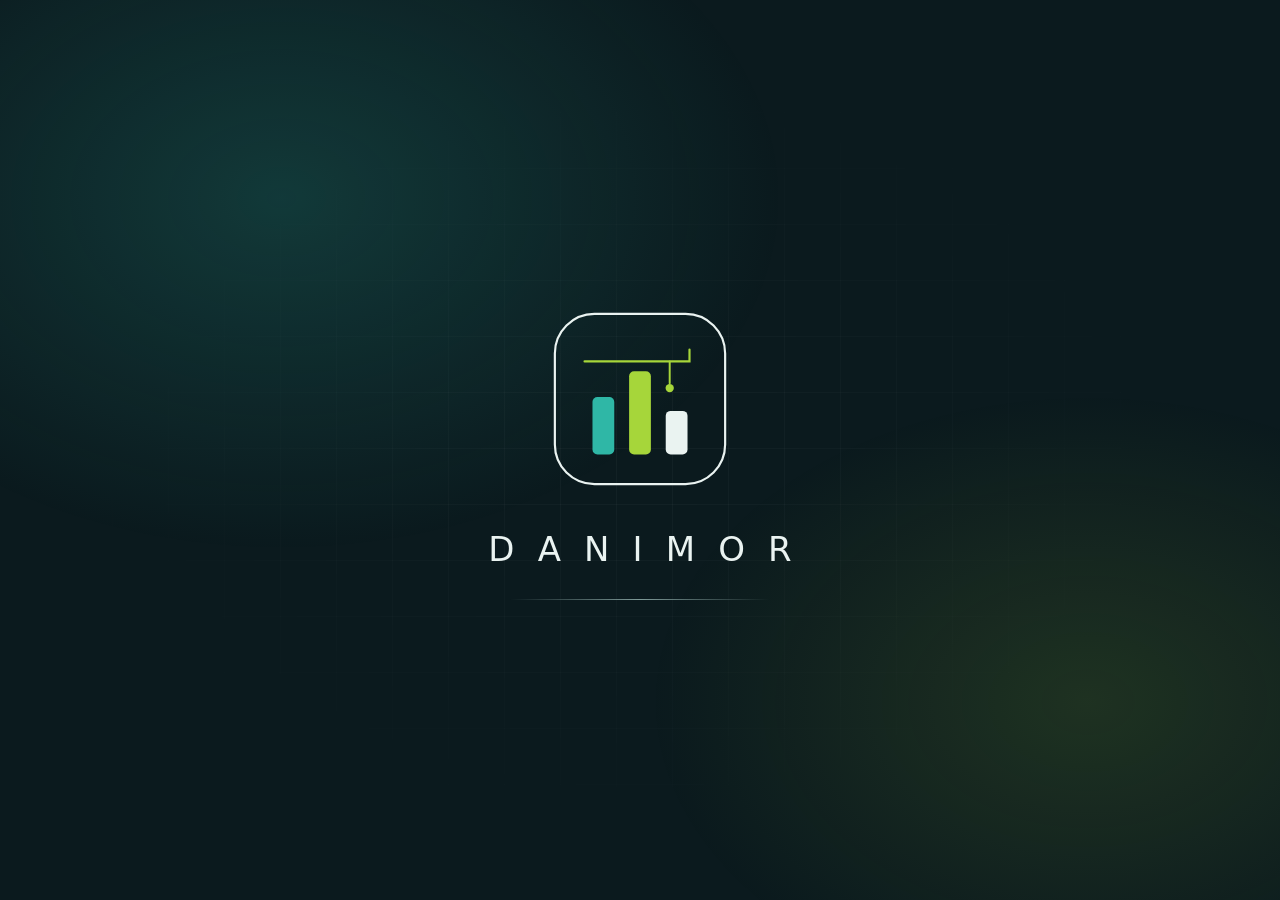
==== index.html @ 11e74c38 "بارگذاری اولیه‌ی پلتفرم" ====
<!doctype html>
<html lang="fa" dir="rtl">
<head>
<meta charset="utf-8">
<meta name="viewport" content="width=device-width,initial-scale=1,viewport-fit=cover">
<meta name="robots" content="noindex,nofollow,noarchive">
<meta name="theme-color" content="#0b1a1e">
<title>danimor</title>
<style>
:root{--bg:#0b1a1e;--ink:#eaf3f1;--lime:#a6d63a;--teal:#2fb7a6;--dim:#7f9a98}
*{box-sizing:border-box;margin:0}
html,body{height:100%;background:var(--bg);overflow:hidden}
body{display:grid;place-items:center;color:var(--ink);font-family:"Vazirmatn",system-ui,-apple-system,"Segoe UI",Tahoma,sans-serif;position:relative}
.glow{position:fixed;inset:-20%;background:radial-gradient(40% 40% at 30% 30%,rgba(47,183,166,.20),transparent 70%),radial-gradient(35% 35% at 75% 70%,rgba(166,214,58,.13),transparent 70%);animation:drift 14s ease-in-out infinite alternate;pointer-events:none}
@keyframes drift{to{transform:translate3d(4%,3%,0) scale(1.08)}}
.grid{position:fixed;inset:0;background-image:linear-gradient(rgba(255,255,255,.035) 1px,transparent 1px),linear-gradient(90deg,rgba(255,255,255,.035) 1px,transparent 1px);background-size:56px 56px;-webkit-mask-image:radial-gradient(60% 60% at 50% 50%,#000,transparent 75%);mask-image:radial-gradient(60% 60% at 50% 50%,#000,transparent 75%);opacity:0;animation:fade 2s .4s forwards}
main{position:relative;display:grid;justify-items:center;gap:clamp(18px,3.4vh,32px);padding:24px}
svg{width:clamp(132px,22vmin,210px);height:auto;overflow:visible}
.frame{fill:none;stroke:var(--ink);stroke-width:2.2;stroke-linecap:round;stroke-linejoin:round;stroke-dasharray:640;stroke-dashoffset:640;animation:draw 1.7s cubic-bezier(.6,.05,.2,1) .2s forwards}
.bar{transform-box:fill-box;transform-origin:50% 100%;transform:scaleY(0);animation:rise .9s cubic-bezier(.2,.9,.25,1.05) forwards}
.b1{fill:var(--teal);animation-delay:1.35s}.b2{fill:var(--lime);animation-delay:1.55s}.b3{fill:var(--ink);animation-delay:1.75s}
.arm{fill:none;stroke:var(--lime);stroke-width:2.2;stroke-linecap:round;stroke-dasharray:120;stroke-dashoffset:120;animation:draw .9s ease-out 2.2s forwards}
.hook{stroke:var(--lime);stroke-width:2;stroke-linecap:round;opacity:0;transform-box:fill-box;transform-origin:50% 0;animation:fade .4s 3s forwards,swing 3.6s ease-in-out 3.4s infinite alternate}
.dot{fill:var(--lime);opacity:0;animation:fade .4s 3s forwards,pulse 2.6s ease-in-out 3.4s infinite}
.word{display:flex;direction:ltr;gap:.34em;font-weight:300;font-size:clamp(20px,4.2vmin,34px);letter-spacing:.34em;text-transform:uppercase;padding-left:.34em}
.word span{opacity:0;transform:translateY(14px);filter:blur(6px);animation:letter .9s cubic-bezier(.2,.8,.2,1) forwards}
.rule{height:1px;width:0;background:linear-gradient(90deg,transparent,var(--dim),transparent);animation:rule 1.4s cubic-bezier(.2,.8,.2,1) 3.3s forwards}
@keyframes draw{to{stroke-dashoffset:0}}@keyframes rise{to{transform:scaleY(1)}}@keyframes fade{to{opacity:1}}
@keyframes letter{to{opacity:1;transform:none;filter:none}}@keyframes rule{to{width:min(260px,52vw)}}
@keyframes swing{from{transform:rotate(-6deg)}to{transform:rotate(6deg)}}@keyframes pulse{50%{opacity:.35}}
@media (prefers-reduced-motion:reduce){*{animation-duration:.01s!important;animation-delay:0s!important;animation-iteration-count:1!important}.glow{animation:none}}
</style>
</head>
<body>
<div class="glow"></div><div class="grid"></div>
<main role="img" aria-label="danimor">
  <svg viewBox="0 0 200 200" aria-hidden="true">
    <rect class="frame" x="14" y="14" width="172" height="172" rx="40"/>
    <rect class="bar b1" x="52" y="98" width="22" height="58" rx="5"/>
    <rect class="bar b2" x="89" y="72" width="22" height="84" rx="5"/>
    <rect class="bar b3" x="126" y="112" width="22" height="44" rx="5"/>
    <path class="arm" d="M44 62 L150 62 L150 50"/>
    <line class="hook" x1="130" y1="62" x2="130" y2="84"/>
    <circle class="dot" cx="130" cy="89" r="4.2"/>
  </svg>
  <div class="word" id="w" aria-hidden="true"></div>
  <div class="rule"></div>
</main>
<script>
(function(){var w=document.getElementById('w'),t='DANIMOR';for(var i=0;i<t.length;i++){var s=document.createElement('span');s.textContent=t[i];s.style.animationDelay=(2.5+i*.11)+'s';w.appendChild(s)}})();
</script>
</body>
</html>
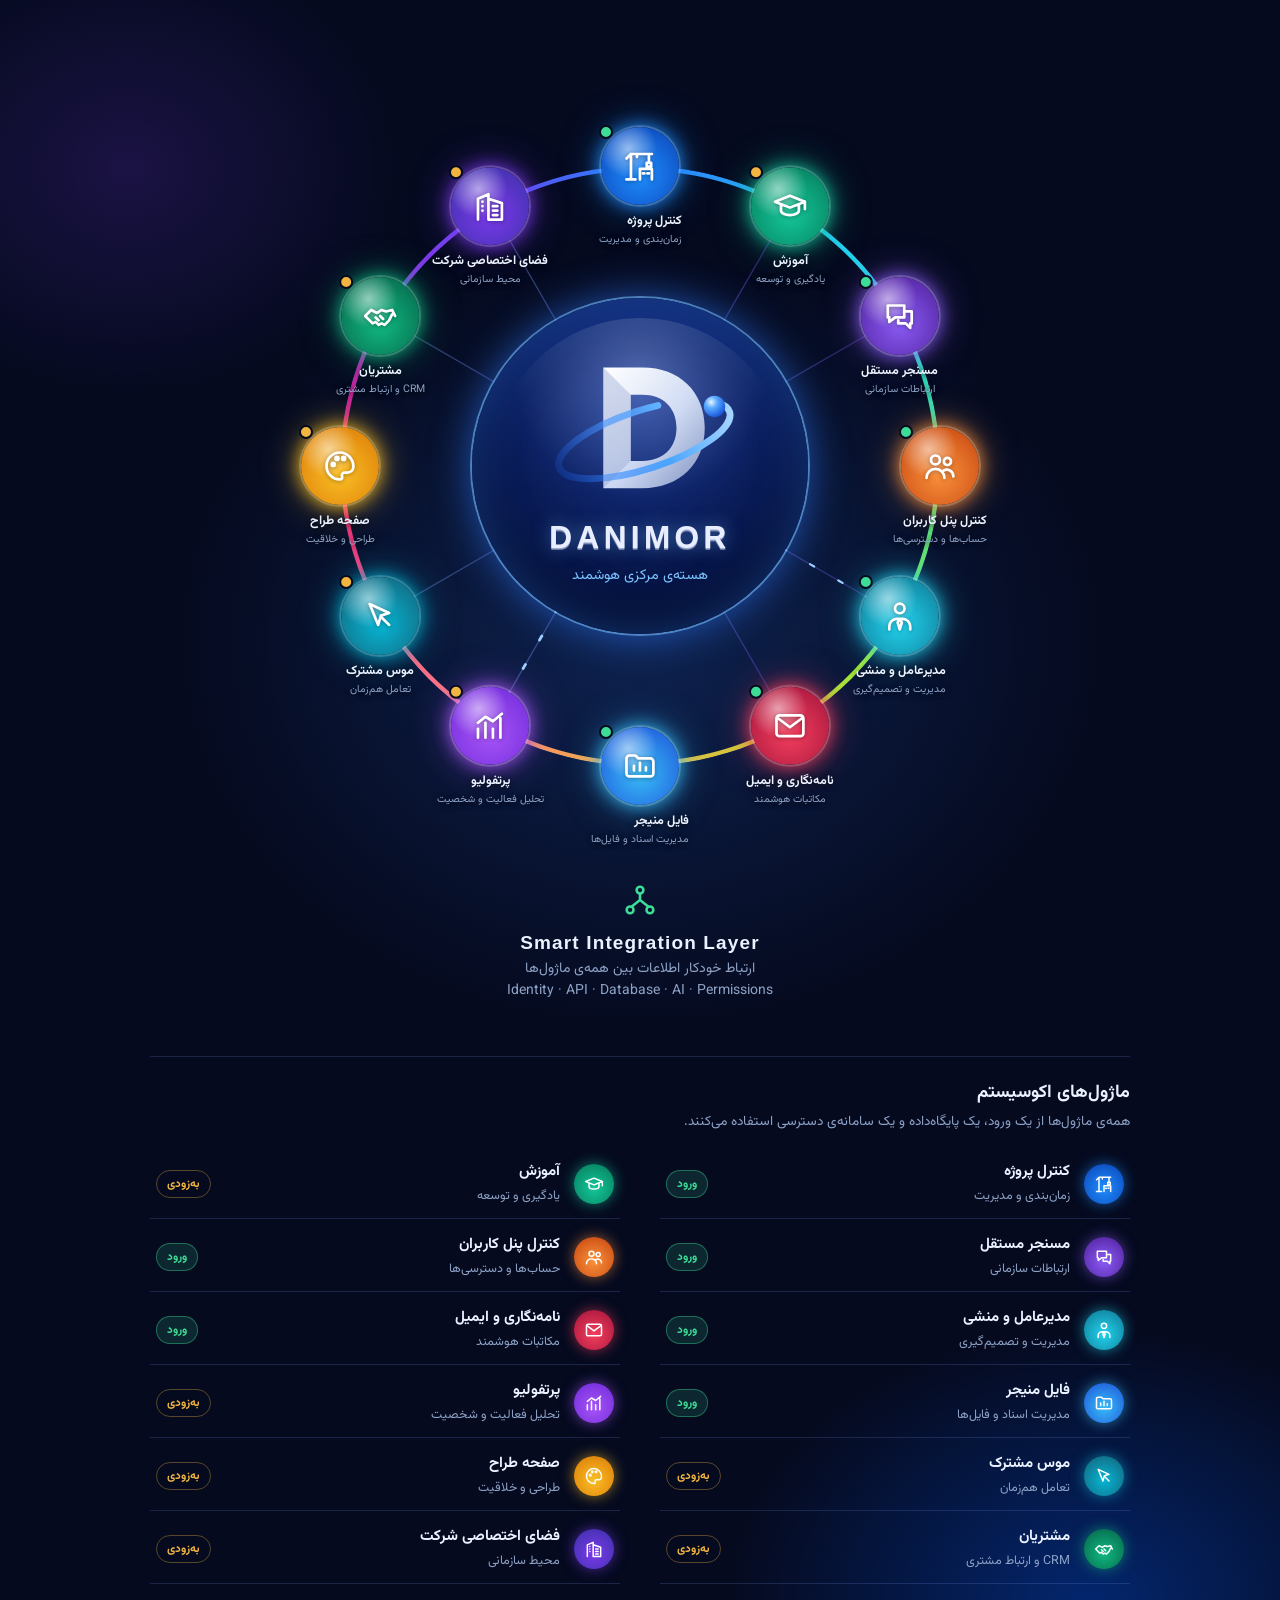
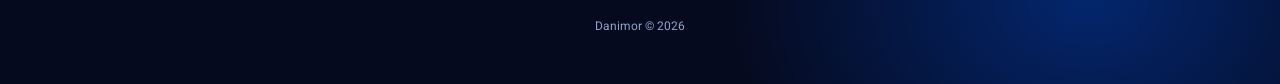
==== commit ae14fae3: "صفحه‌ی اول: هاب اکوسیستم Danimor با ۱۲ ماژول متصل به هسته" ====
--- a/index.html
+++ b/index.html
@@ -2,52 +2,172 @@
 <html lang="fa" dir="rtl">
 <head>
 <meta charset="utf-8">
-<meta name="viewport" content="width=device-width,initial-scale=1,viewport-fit=cover">
-<meta name="robots" content="noindex,nofollow,noarchive">
-<meta name="theme-color" content="#0b1a1e">
-<title>danimor</title>
+<meta name="viewport" content="width=device-width, initial-scale=1, viewport-fit=cover">
+<meta name="robots" content="noindex, nofollow">
+<meta name="color-scheme" content="dark">
+<meta name="theme-color" content="#050a1f">
+<title>Danimor · اکوسیستم</title>
+<link rel="preconnect" href="https://fonts.googleapis.com">
+<link rel="preload" as="style" href="https://fonts.googleapis.com/css2?family=Syncopate:wght@700&family=Vazirmatn:wght@400;500;700;800&display=swap" onload="this.onload=null;this.rel='stylesheet'">
 <style>
-:root{--bg:#0b1a1e;--ink:#eaf3f1;--lime:#a6d63a;--teal:#2fb7a6;--dim:#7f9a98}
-*{box-sizing:border-box;margin:0}
-html,body{height:100%;background:var(--bg);overflow:hidden}
-body{display:grid;place-items:center;color:var(--ink);font-family:"Vazirmatn",system-ui,-apple-system,"Segoe UI",Tahoma,sans-serif;position:relative}
-.glow{position:fixed;inset:-20%;background:radial-gradient(40% 40% at 30% 30%,rgba(47,183,166,.20),transparent 70%),radial-gradient(35% 35% at 75% 70%,rgba(166,214,58,.13),transparent 70%);animation:drift 14s ease-in-out infinite alternate;pointer-events:none}
-@keyframes drift{to{transform:translate3d(4%,3%,0) scale(1.08)}}
-.grid{position:fixed;inset:0;background-image:linear-gradient(rgba(255,255,255,.035) 1px,transparent 1px),linear-gradient(90deg,rgba(255,255,255,.035) 1px,transparent 1px);background-size:56px 56px;-webkit-mask-image:radial-gradient(60% 60% at 50% 50%,#000,transparent 75%);mask-image:radial-gradient(60% 60% at 50% 50%,#000,transparent 75%);opacity:0;animation:fade 2s .4s forwards}
-main{position:relative;display:grid;justify-items:center;gap:clamp(18px,3.4vh,32px);padding:24px}
-svg{width:clamp(132px,22vmin,210px);height:auto;overflow:visible}
-.frame{fill:none;stroke:var(--ink);stroke-width:2.2;stroke-linecap:round;stroke-linejoin:round;stroke-dasharray:640;stroke-dashoffset:640;animation:draw 1.7s cubic-bezier(.6,.05,.2,1) .2s forwards}
-.bar{transform-box:fill-box;transform-origin:50% 100%;transform:scaleY(0);animation:rise .9s cubic-bezier(.2,.9,.25,1.05) forwards}
-.b1{fill:var(--teal);animation-delay:1.35s}.b2{fill:var(--lime);animation-delay:1.55s}.b3{fill:var(--ink);animation-delay:1.75s}
-.arm{fill:none;stroke:var(--lime);stroke-width:2.2;stroke-linecap:round;stroke-dasharray:120;stroke-dashoffset:120;animation:draw .9s ease-out 2.2s forwards}
-.hook{stroke:var(--lime);stroke-width:2;stroke-linecap:round;opacity:0;transform-box:fill-box;transform-origin:50% 0;animation:fade .4s 3s forwards,swing 3.6s ease-in-out 3.4s infinite alternate}
-.dot{fill:var(--lime);opacity:0;animation:fade .4s 3s forwards,pulse 2.6s ease-in-out 3.4s infinite}
-.word{display:flex;direction:ltr;gap:.34em;font-weight:300;font-size:clamp(20px,4.2vmin,34px);letter-spacing:.34em;text-transform:uppercase;padding-left:.34em}
-.word span{opacity:0;transform:translateY(14px);filter:blur(6px);animation:letter .9s cubic-bezier(.2,.8,.2,1) forwards}
-.rule{height:1px;width:0;background:linear-gradient(90deg,transparent,var(--dim),transparent);animation:rule 1.4s cubic-bezier(.2,.8,.2,1) 3.3s forwards}
-@keyframes draw{to{stroke-dashoffset:0}}@keyframes rise{to{transform:scaleY(1)}}@keyframes fade{to{opacity:1}}
-@keyframes letter{to{opacity:1;transform:none;filter:none}}@keyframes rule{to{width:min(260px,52vw)}}
-@keyframes swing{from{transform:rotate(-6deg)}to{transform:rotate(6deg)}}@keyframes pulse{50%{opacity:.35}}
-@media (prefers-reduced-motion:reduce){*{animation-duration:.01s!important;animation-delay:0s!important;animation-iteration-count:1!important}.glow{animation:none}}
+:root{--bg:#050a1f;--ink:#eaf1ff;--muted:#8ea3c7;--line:rgba(126,160,255,.18);--core2:#7cc4ff;--ok:#3ddc97;--soon:#f2b640;
+ --R:min(36vmin,300px);--node:clamp(46px,9vmin,78px);
+ box-sizing:border-box;padding-top:env(safe-area-inset-top,0px);padding-bottom:env(safe-area-inset-bottom,0px)}
+*,*::before,*::after{box-sizing:inherit}
+html{background:var(--bg);color:var(--ink);scroll-padding-top:env(safe-area-inset-top,0px)}
+body{margin:0;min-height:100%;font-family:Vazirmatn,Tahoma,"Segoe UI",sans-serif;background:
+ radial-gradient(60vmax 50vmax at 50% 38%,rgba(47,123,255,.22),transparent 60%),
+ radial-gradient(40vmax 30vmax at 85% 95%,rgba(0,90,255,.35),transparent 70%),
+ radial-gradient(30vmax 25vmax at 10% 10%,rgba(124,58,237,.18),transparent 70%),var(--bg);overflow-x:hidden}
+a{color:inherit}
+.wrap{max-width:1180px;margin:0 auto;padding:clamp(18px,4vw,40px) clamp(14px,4vw,32px) 48px}
+.hero{display:grid;place-items:center;padding-top:clamp(8px,3vh,28px)}
+.hub{position:relative;width:calc(var(--R)*2 + var(--node) + 120px);max-width:100%;aspect-ratio:1;display:grid;place-items:center}
+.ring{position:absolute;width:calc(var(--R)*2);aspect-ratio:1;border-radius:50%;
+ background:conic-gradient(from 0deg,#2f7bff,#22d3ee,#3ddc97,#a3e635,#f2b640,#fb7185,#e11d74,#7c3aed,#2f7bff);
+ -webkit-mask:radial-gradient(farthest-side,transparent calc(100% - 5px),#000 calc(100% - 4px));mask:radial-gradient(farthest-side,transparent calc(100% - 5px),#000 calc(100% - 4px));
+ filter:drop-shadow(0 0 10px rgba(47,123,255,.7)) drop-shadow(0 0 22px rgba(124,58,237,.35));animation:spin 60s linear infinite}
+@keyframes spin{to{transform:rotate(1turn)}}
+svg.links{position:absolute;inset:0;width:100%;height:100%;overflow:visible;pointer-events:none}
+svg.links line{stroke:url(#lg);stroke-width:.35;stroke-linecap:round;opacity:.35;transition:opacity .25s,stroke-width .25s}
+svg.links line.flow{stroke:#9fd2ff;stroke-dasharray:1.2 7;stroke-width:.55;opacity:0;animation:flow 2.6s linear infinite}
+svg.links line.on{opacity:1;stroke-width:.7}
+svg.links line.flow.on{opacity:1}
+@keyframes flow{to{stroke-dashoffset:-16.4}}
+.core{position:relative;z-index:2;width:calc(var(--R)*1.12);aspect-ratio:1;border-radius:50%;display:grid;place-items:center;align-content:center;text-align:center;
+ background:radial-gradient(circle at 50% 30%,#1c3d9e 0%,#0b1e5c 45%,#05103a 75%);
+ box-shadow:0 0 0 2px rgba(124,196,255,.55),0 0 40px rgba(47,123,255,.65),inset 0 0 50px rgba(47,123,255,.45),inset 0 -14px 40px rgba(0,0,0,.6)}
+.core::after{content:"";position:absolute;inset:6%;border-radius:50%;background:radial-gradient(circle at 50% 18%,rgba(255,255,255,.22),transparent 45%);pointer-events:none}
+.mark{width:58%;height:auto;display:block}
+.word{font-family:Syncopate,"Arial Black",sans-serif;font-weight:700;letter-spacing:.14em;font-size:calc(var(--R)*.105);margin:2% 0 0;color:#e8eeff;
+ text-shadow:0 1px 0 #9aa9cf,0 2px 0 #6c7aa3,0 0 18px rgba(124,196,255,.55);direction:ltr}
+.cap{margin:3% 12% 0;font-size:calc(var(--R)*.048);color:var(--core2);min-height:1.4em;line-height:1.4}
+.cap b{color:var(--ink);font-weight:700}
+.node{position:absolute;top:50%;left:50%;z-index:3;width:var(--node);height:var(--node);margin:calc(var(--node)/-2) 0 0 calc(var(--node)/-2);
+ transform:rotate(var(--a)) translate(var(--R)) rotate(calc(-1*var(--a)));border-radius:50%;display:grid;place-items:center;text-decoration:none;color:#fff;cursor:pointer;border:0;padding:0;font:inherit;
+ background:radial-gradient(circle at 35% 28%,rgba(255,255,255,.55),transparent 38%),radial-gradient(circle at 50% 60%,var(--c1),var(--c2));
+ box-shadow:0 0 0 2px rgba(255,255,255,.18),0 0 18px var(--c1),0 0 38px color-mix(in srgb,var(--c1) 55%,transparent);transition:box-shadow .2s,filter .2s}
+.node svg{width:46%;height:46%;stroke:#fff;fill:none;stroke-width:1.8;stroke-linecap:round;stroke-linejoin:round;filter:drop-shadow(0 1px 2px rgba(0,0,0,.35))}
+.node .lb{position:absolute;top:calc(100% + 6px);left:50%;transform:translateX(-50%);white-space:nowrap;font-size:12.5px;font-weight:700;color:var(--ink);text-shadow:0 1px 6px rgba(0,0,0,.8);pointer-events:none}
+.node .lb small{display:block;font-weight:400;font-size:10.5px;color:var(--muted);text-align:center}
+.node:hover,.node:focus-visible,.node.on{filter:brightness(1.15);box-shadow:0 0 0 3px #fff,0 0 26px var(--c1),0 0 60px var(--c1)}
+.node:focus-visible{outline:none}
+.node .st{position:absolute;top:-2px;inset-inline-end:-2px;width:14px;height:14px;border-radius:50%;border:2px solid var(--bg);background:var(--soon)}
+.node.live .st{background:var(--ok)}
+.layer{text-align:center;margin:clamp(6px,2vh,18px) auto 0;max-width:560px}
+.layer svg{width:34px;height:34px;stroke:var(--ok);fill:none;stroke-width:1.8}
+.layer h2{font-family:Syncopate,"Arial Black",sans-serif;font-size:clamp(14px,2.2vw,19px);letter-spacing:.06em;margin:6px 0 4px;direction:ltr}
+.layer p{margin:0;color:var(--muted);font-size:14px}
+.stack{margin:6px 0 0;color:var(--muted);font-size:12.5px;direction:ltr}
+.list{margin:clamp(28px,6vh,56px) auto 0;max-width:980px;border-top:1px solid var(--line);padding-top:22px}
+.list h3{margin:0 0 4px;font-size:18px}
+.list>p{margin:0 0 18px;color:var(--muted);font-size:13.5px}
+.mods{display:grid;grid-template-columns:repeat(2,minmax(0,1fr));gap:4px 40px;margin:0;padding:0;list-style:none}
+.mods li{display:grid;grid-template-columns:42px 1fr auto;align-items:center;gap:12px;padding:10px 6px;border-bottom:1px solid var(--line)}
+.mods .ic{width:40px;height:40px;border-radius:50%;display:grid;place-items:center;background:radial-gradient(circle at 50% 60%,var(--c1),var(--c2));box-shadow:0 0 14px color-mix(in srgb,var(--c1) 60%,transparent)}
+.mods .ic svg{width:20px;height:20px;stroke:#fff;fill:none;stroke-width:1.8;stroke-linecap:round;stroke-linejoin:round}
+.mods b{display:block;font-size:15px}.mods small{color:var(--muted);font-size:12.5px}
+.pill{font-size:11.5px;font-weight:700;border-radius:99px;padding:4px 10px;white-space:nowrap;text-decoration:none}
+.pill.live{background:rgba(61,220,151,.14);color:var(--ok);border:1px solid rgba(61,220,151,.4)}
+.pill.live:hover,.pill.live:focus-visible{background:rgba(61,220,151,.26);outline:2px solid var(--ok);outline-offset:2px}
+.pill.soon{color:var(--soon);border:1px solid rgba(242,182,64,.35)}
+footer{text-align:center;color:var(--muted);font-size:12px;margin-top:34px;direction:ltr}
+@media (max-width:640px){:root{--R:34vw;--node:42px}.hub{width:calc(var(--R)*2 + var(--node) + 18px)}.node .lb{display:none}.mods{grid-template-columns:1fr}.core{width:calc(var(--R)*1.22)}.word{font-size:calc(var(--R)*.13)}.cap{font-size:12px}}
+@media (prefers-reduced-motion:reduce){.ring,svg.links line.flow{animation:none}.node{transition:none}}
 </style>
 </head>
 <body>
-<div class="glow"></div><div class="grid"></div>
-<main role="img" aria-label="danimor">
-  <svg viewBox="0 0 200 200" aria-hidden="true">
-    <rect class="frame" x="14" y="14" width="172" height="172" rx="40"/>
-    <rect class="bar b1" x="52" y="98" width="22" height="58" rx="5"/>
-    <rect class="bar b2" x="89" y="72" width="22" height="84" rx="5"/>
-    <rect class="bar b3" x="126" y="112" width="22" height="44" rx="5"/>
-    <path class="arm" d="M44 62 L150 62 L150 50"/>
-    <line class="hook" x1="130" y1="62" x2="130" y2="84"/>
-    <circle class="dot" cx="130" cy="89" r="4.2"/>
-  </svg>
-  <div class="word" id="w" aria-hidden="true"></div>
-  <div class="rule"></div>
+<main class="wrap">
+ <section class="hero" aria-label="اکوسیستم Danimor">
+  <div class="hub" id="hub">
+   <div class="ring" aria-hidden="true"></div>
+   <svg class="links" id="links" viewBox="-100 -100 200 200" aria-hidden="true"><defs><linearGradient id="lg" x1="0" x2="1"><stop offset="0" stop-color="#7cc4ff"/><stop offset="1" stop-color="#7c3aed"/></linearGradient></defs></svg>
+   <div class="core" role="img" aria-label="Danimor، هسته‌ی مرکزی هوشمند">
+    <svg class="mark" viewBox="0 0 200 170" aria-hidden="true">
+     <defs>
+      <linearGradient id="dg" x1="0" y1="0" x2="1" y2="1"><stop offset="0" stop-color="#ffffff"/><stop offset=".55" stop-color="#c9d6f2"/><stop offset="1" stop-color="#7d8fbd"/></linearGradient>
+      <linearGradient id="og" x1="0" x2="1"><stop offset="0" stop-color="#1e6bff" stop-opacity=".2"/><stop offset=".6" stop-color="#3fa0ff"/><stop offset="1" stop-color="#9fd2ff"/></linearGradient>
+      <radialGradient id="bg2" cx=".35" cy=".3" r=".7"><stop offset="0" stop-color="#e6f4ff"/><stop offset=".4" stop-color="#4aa3ff"/><stop offset="1" stop-color="#0b4fd8"/></radialGradient>
+     </defs>
+     <path d="M62 22h40c38 0 64 25 64 62s-26 62-64 62H62zM90 50v68h12c21 0 35-13 35-34s-14-34-35-34z" fill="url(#dg)" fill-rule="evenodd"/>
+     <path d="M62 22 90 50v68l-28 28z" fill="#9fb0d8" opacity=".55"/>
+     <ellipse cx="104" cy="96" rx="92" ry="30" transform="rotate(-18 104 96)" fill="none" stroke="url(#og)" stroke-width="7" stroke-linecap="round" stroke-dasharray="330 60"/>
+     <circle cx="176" cy="62" r="11" fill="url(#bg2)"/>
+    </svg>
+    <p class="word">DANIMOR</p>
+    <p class="cap" id="cap" aria-live="polite">هسته‌ی مرکزی هوشمند</p>
+   </div>
+  </div>
+  <div class="layer">
+   <svg viewBox="0 0 24 24" aria-hidden="true"><circle cx="12" cy="5" r="2.4"/><circle cx="5" cy="19" r="2.4"/><circle cx="19" cy="19" r="2.4"/><path d="M12 7.4v4.6M12 12l-6 4.7M12 12l6 4.7"/></svg>
+   <h2>Smart Integration Layer</h2>
+   <p>ارتباط خودکار اطلاعات بین همه‌ی ماژول‌ها</p>
+   <p class="stack">Identity · API · Database · AI · Permissions</p>
+  </div>
+ </section>
+ <section class="list" aria-labelledby="mh">
+  <h3 id="mh">ماژول‌های اکوسیستم</h3>
+  <p>همه‌ی ماژول‌ها از یک ورود، یک پایگاه‌داده و یک سامانه‌ی دسترسی استفاده می‌کنند.</p>
+  <ul class="mods" id="mods"></ul>
+ </section>
+ <footer>Danimor © <span id="yr"></span></footer>
 </main>
 <script>
-(function(){var w=document.getElementById('w'),t='DANIMOR';for(var i=0;i<t.length;i++){var s=document.createElement('span');s.textContent=t[i];s.style.animationDelay=(2.5+i*.11)+'s';w.appendChild(s)}})();
+(function(){
+ var I={
+  crane:'<path d="M6 21V4M3 21h6M6 4h14M6 4 3 7M10 4v2M18 4v6M16.5 10h3v2.5h-3zM12 21v-7h8v7M14 17h1M17 17h1"/>',
+  chat:'<path d="M4 5h11v8H9l-4 3v-3H4zM15 9h5v8h-1v3l-3-3h-5v-2"/>',
+  tie:'<circle cx="12" cy="7" r="3.2"/><path d="M5 21v-2a5 5 0 0 1 5-5h4a5 5 0 0 1 5 5v2M12 14l-1.4 2.4L12 21l1.4-4.6z"/>',
+  folder:'<path d="M3 7a2 2 0 0 1 2-2h4l2 2h8a2 2 0 0 1 2 2v8a2 2 0 0 1-2 2H5a2 2 0 0 1-2-2zM8 15v-3M12 15v-5M16 15v-2"/>',
+  cursor:'<path d="M5 4l13 6-5.5 1.8L10.7 18z"/><path d="M13 13l5 5"/>',
+  hand:'<path d="M2 12l4-4 4 2 3-2 3 1 4-1 2 4M2 12l5 5 2-1 2 2 2-1 2 1 3-3 2-4M9 13l2 2M12 12l2 2"/>',
+  cap:'<path d="M2 9l10-4 10 4-10 4zM6 11v4c0 1.6 2.7 3 6 3s6-1.4 6-3v-4M22 9v5"/>',
+  users:'<circle cx="9" cy="8" r="3"/><circle cx="17" cy="9" r="2.4"/><path d="M3 20a6 6 0 0 1 12 0M14.5 15a4.5 4.5 0 0 1 6.5 4"/>',
+  mail:'<rect x="3" y="5" width="18" height="14" rx="2"/><path d="m4 7 8 6 8-6"/>',
+  chart:'<path d="M4 20V14M9 20V10M14 20v-6M19 20V7M4 10l5-4 5 3 6-5"/>',
+  pal:'<path d="M12 3a9 9 0 1 0 0 18c1.2 0 1.8-1 1.4-2-.5-1.2.3-2.5 1.6-2.5H17a4 4 0 0 0 4-4c0-5-4-9.5-9-9.5z"/><circle cx="7.5" cy="11" r="1"/><circle cx="10" cy="7" r="1"/><circle cx="14.5" cy="7" r="1"/>',
+  bld:'<path d="M4 21V7l7-3v17M11 21h9V10l-9-3M7 9v.01M7 12v.01M7 15v.01M14 12h3M14 15h3M14 18h3"/>'
+ };
+ var M=[
+  ['کنترل پروژه','زمان‌بندی و مدیریت','crane','#1f8fff','#0a3fb3','/msp-bi/'],
+  ['آموزش','یادگیری و توسعه','cap','#14c79a','#047857',''],
+  ['مسنجر مستقل','ارتباطات سازمانی','chat','#8b5cf6','#4c1d95','/msp-bi/'],
+  ['کنترل پنل کاربران','حساب‌ها و دسترسی‌ها','users','#fb923c','#c2410c','/admin/'],
+  ['مدیرعامل و منشی','مدیریت و تصمیم‌گیری','tie','#22d3ee','#0e7490','/aide/'],
+  ['نامه‌نگاری و ایمیل','مکاتبات هوشمند','mail','#f43f5e','#9f1239','/msp-bi/'],
+  ['فایل منیجر','مدیریت اسناد و فایل‌ها','folder','#38bdf8','#1d4ed8','/msp-bi/'],
+  ['پرتفولیو','تحلیل فعالیت و شخصیت','chart','#a855f7','#6d28d9',''],
+  ['موس مشترک','تعامل هم‌زمان','cursor','#06b6d4','#155e75',''],
+  ['صفحه طراح','طراحی و خلاقیت','pal','#fbbf24','#d97706',''],
+  ['مشتریان','CRM و ارتباط مشتری','hand','#10b981','#065f46',''],
+  ['فضای اختصاصی شرکت','محیط سازمانی','bld','#7c3aed','#3730a3','']
+ ];
+ var hub=document.getElementById('hub'),links=document.getElementById('links'),cap=document.getElementById('cap'),mods=document.getElementById('mods'),NS='http://www.w3.org/2000/svg',CAP0=cap.innerHTML;
+ M.forEach(function(m,i){
+  var a=-90+i*30,live=!!m[5],el=document.createElement(live?'a':'button');
+  if(live)el.href=m[5];else el.type='button';
+  el.className='node'+(live?' live':'');el.style.setProperty('--a',a+'deg');el.style.setProperty('--c1',m[3]);el.style.setProperty('--c2',m[4]);
+  el.setAttribute('aria-label',m[0]+'، '+m[1]+(live?'':' (به‌زودی)'));el.dataset.i=i;
+  el.innerHTML='<svg viewBox="0 0 24 24" aria-hidden="true">'+I[m[2]]+'</svg><span class="st" aria-hidden="true"></span><span class="lb">'+m[0]+'<small>'+m[1]+'</small></span>';
+  hub.appendChild(el);
+  ['','flow'].forEach(function(c){var l=document.createElementNS(NS,'line');if(c)l.setAttribute('class','flow');l.dataset.i=i;l.dataset.a=a;l.dataset.f=c?1:0;links.appendChild(l)});
+  var li=document.createElement('li');li.style.setProperty('--c1',m[3]);li.style.setProperty('--c2',m[4]);
+  li.innerHTML='<span class="ic"><svg viewBox="0 0 24 24" aria-hidden="true">'+I[m[2]]+'</svg></span><span><b>'+m[0]+'</b><small>'+m[1]+'</small></span>'+(live?'<a class="pill live" href="'+m[5]+'">ورود</a>':'<span class="pill soon">به‌زودی</span>');
+  mods.appendChild(li);
+ });
+ function place(){var box=hub.getBoundingClientRect(),node=hub.querySelector('.node'),r=0;if(node){var nb=node.getBoundingClientRect(),cx=box.left+box.width/2,cy=box.top+box.height/2;r=Math.hypot(nb.left+nb.width/2-cx,nb.top+nb.height/2-cy)}var k=200/box.width,rr=r*k;
+  [].forEach.call(links.querySelectorAll('line'),function(l){var a=l.dataset.a*Math.PI/180,x=Math.cos(a)*rr,y=Math.sin(a)*rr,f=l.dataset.f==='1';l.setAttribute('x1',f?0:x);l.setAttribute('y1',f?0:y);l.setAttribute('x2',f?x:0);l.setAttribute('y2',f?y:0)})}
+ place();addEventListener('resize',place);if(document.fonts&&document.fonts.ready)document.fonts.ready.then(place);
+ function show(i){[].forEach.call(hub.querySelectorAll('.node'),function(n){n.classList.toggle('on',+n.dataset.i===i)});[].forEach.call(links.querySelectorAll('line'),function(l){l.classList.toggle('on',+l.dataset.i===i)});
+  cap.innerHTML=i<0?CAP0:'<b>'+M[i][0]+'</b><br>'+(M[i][5]?'متصل به هسته':'به‌زودی')}
+ hub.addEventListener('mouseover',function(e){var n=e.target.closest('.node');if(n)show(+n.dataset.i)});
+ hub.addEventListener('mouseleave',function(){show(-1)});
+ hub.addEventListener('focusin',function(e){var n=e.target.closest('.node');if(n)show(+n.dataset.i)});
+ hub.addEventListener('focusout',function(){show(-1)});
+ hub.addEventListener('click',function(e){var n=e.target.closest('button.node');if(n)show(+n.dataset.i)});
+ if(!matchMedia('(prefers-reduced-motion: reduce)').matches){var k=0,t=setInterval(function(){[].forEach.call(links.querySelectorAll('line.flow'),function(l){l.classList.toggle('on',+l.dataset.i===k)});if(++k>M.length){clearInterval(t);[].forEach.call(links.querySelectorAll('line.flow'),function(l){l.classList.remove('on')})}},260)}
+ document.getElementById('yr').textContent=new Date().getFullYear();
+})();
 </script>
 </body>
 </html>
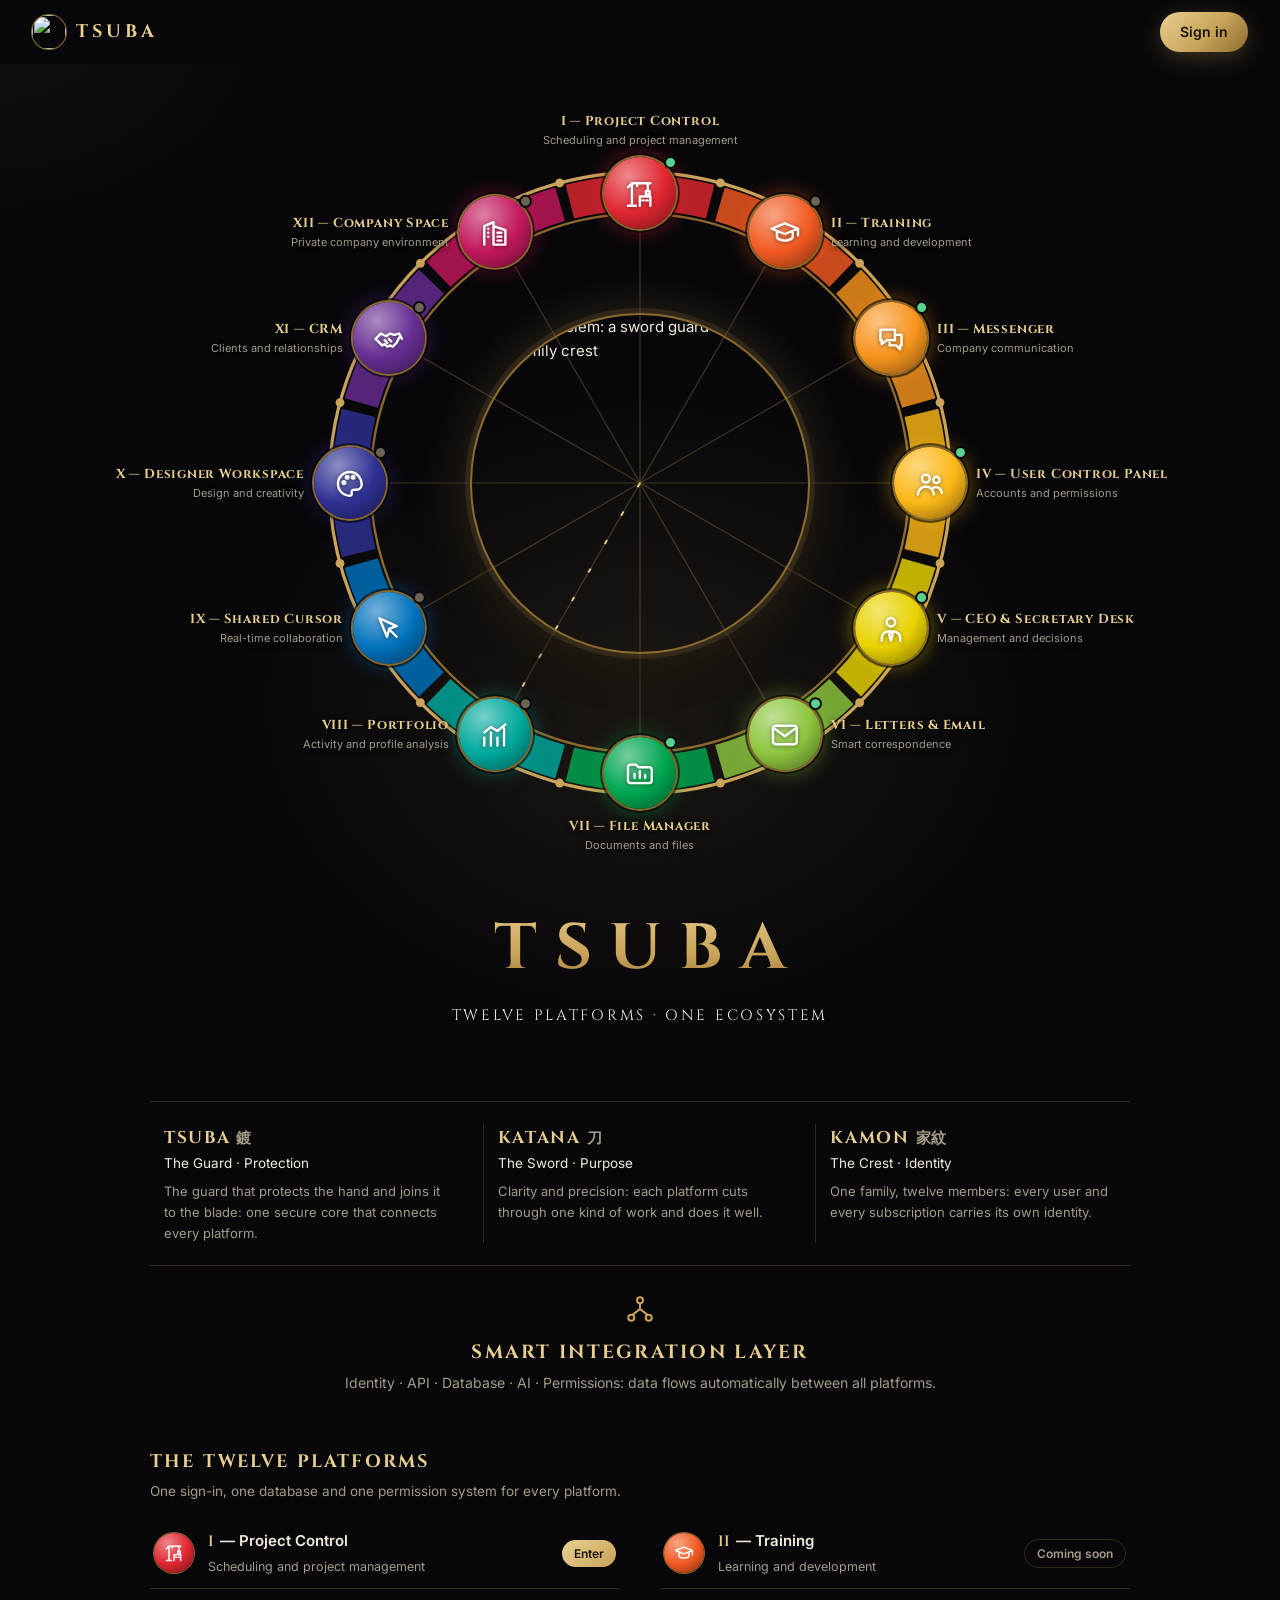
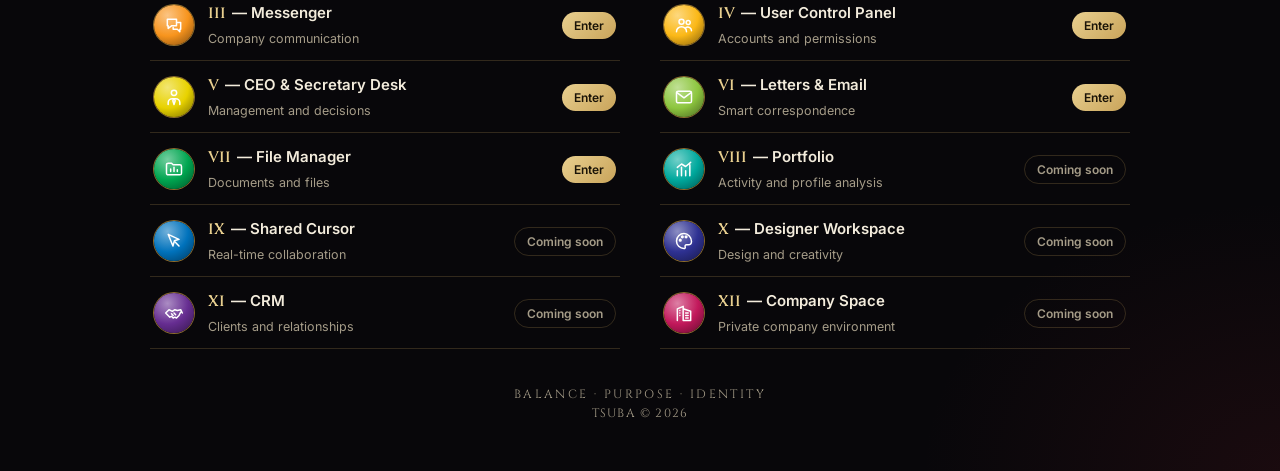
==== commit e6185745: "landing: TSUBA brand — tsuba emblem, twelve platforms I–XII on colour-wheel hues, English UI, Sign i" ====
--- a/index.html
+++ b/index.html
@@ -1,116 +1,115 @@
 <!doctype html>
-<html lang="fa" dir="rtl">
+<html lang="en" dir="ltr">
 <head>
 <meta charset="utf-8">
 <meta name="viewport" content="width=device-width, initial-scale=1, viewport-fit=cover">
 <meta name="robots" content="noindex, nofollow">
 <meta name="color-scheme" content="dark">
-<meta name="theme-color" content="#050a1f">
-<title>Danimor · اکوسیستم</title>
+<meta name="theme-color" content="#08070a">
+<title>TSUBA · Twelve Platforms, One Ecosystem</title>
+<link rel="icon" id="fav" href="data:,">
 <link rel="preconnect" href="https://fonts.googleapis.com">
-<link rel="preload" as="style" href="https://fonts.googleapis.com/css2?family=Syncopate:wght@700&family=Vazirmatn:wght@400;500;700;800&display=swap" onload="this.onload=null;this.rel='stylesheet'">
+<link rel="preload" as="style" href="https://fonts.googleapis.com/css2?family=Cinzel:wght@500;700&family=Inter:wght@400;500;600&display=swap" onload="this.onload=null;this.rel='stylesheet'">
 <style>
-:root{--bg:#050a1f;--ink:#eaf1ff;--muted:#8ea3c7;--line:rgba(126,160,255,.18);--core2:#7cc4ff;--ok:#3ddc97;--soon:#f2b640;
- --R:min(36vmin,300px);--node:clamp(46px,9vmin,78px);
+:root{--bg:#08070a;--ink:#f3ecdc;--muted:#a59c88;--gold:#c9a45a;--gold2:#e8cf8f;--gold3:#8a6a2c;--line:rgba(201,164,90,.22);
+ --R:min(34vmin,290px);--node:clamp(42px,8.4vmin,72px);
  box-sizing:border-box;padding-top:env(safe-area-inset-top,0px);padding-bottom:env(safe-area-inset-bottom,0px)}
 *,*::before,*::after{box-sizing:inherit}
 html{background:var(--bg);color:var(--ink);scroll-padding-top:env(safe-area-inset-top,0px)}
-body{margin:0;min-height:100%;font-family:Vazirmatn,Tahoma,"Segoe UI",sans-serif;background:
- radial-gradient(60vmax 50vmax at 50% 38%,rgba(47,123,255,.22),transparent 60%),
- radial-gradient(40vmax 30vmax at 85% 95%,rgba(0,90,255,.35),transparent 70%),
- radial-gradient(30vmax 25vmax at 10% 10%,rgba(124,58,237,.18),transparent 70%),var(--bg);overflow-x:hidden}
+body{margin:0;min-height:100%;font:15px/1.6 Inter,"Segoe UI",system-ui,sans-serif;background:
+ radial-gradient(50vmax 40vmax at 50% 34%,rgba(201,164,90,.10),transparent 62%),
+ radial-gradient(40vmax 30vmax at 100% 100%,rgba(120,30,40,.16),transparent 70%),
+ radial-gradient(35vmax 28vmax at 0% 0%,rgba(40,70,60,.16),transparent 70%),var(--bg);overflow-x:hidden}
 a{color:inherit}
-.wrap{max-width:1180px;margin:0 auto;padding:clamp(18px,4vw,40px) clamp(14px,4vw,32px) 48px}
-.hero{display:grid;place-items:center;padding-top:clamp(8px,3vh,28px)}
-.hub{position:relative;width:calc(var(--R)*2 + var(--node) + 120px);max-width:100%;aspect-ratio:1;display:grid;place-items:center}
-.ring{position:absolute;width:calc(var(--R)*2);aspect-ratio:1;border-radius:50%;
- background:conic-gradient(from 0deg,#2f7bff,#22d3ee,#3ddc97,#a3e635,#f2b640,#fb7185,#e11d74,#7c3aed,#2f7bff);
- -webkit-mask:radial-gradient(farthest-side,transparent calc(100% - 5px),#000 calc(100% - 4px));mask:radial-gradient(farthest-side,transparent calc(100% - 5px),#000 calc(100% - 4px));
- filter:drop-shadow(0 0 10px rgba(47,123,255,.7)) drop-shadow(0 0 22px rgba(124,58,237,.35));animation:spin 60s linear infinite}
-@keyframes spin{to{transform:rotate(1turn)}}
-svg.links{position:absolute;inset:0;width:100%;height:100%;overflow:visible;pointer-events:none}
-svg.links line{stroke:url(#lg);stroke-width:.35;stroke-linecap:round;opacity:.35;transition:opacity .25s,stroke-width .25s}
-svg.links line.flow{stroke:#9fd2ff;stroke-dasharray:1.2 7;stroke-width:.55;opacity:0;animation:flow 2.6s linear infinite}
-svg.links line.on{opacity:1;stroke-width:.7}
-svg.links line.flow.on{opacity:1}
+.disp{font-family:Cinzel,"Times New Roman",serif;letter-spacing:.08em}
+header.top{position:sticky;top:0;z-index:20;display:flex;justify-content:space-between;align-items:center;padding:12px clamp(14px,4vw,32px);background:linear-gradient(#08070a,rgba(8,7,10,.7));backdrop-filter:blur(6px)}
+.brand{display:flex;align-items:center;gap:10px;text-decoration:none}
+.brand img{width:34px;height:34px;border-radius:50%;box-shadow:0 0 0 1px var(--gold3)}
+.brand b{font-family:Cinzel,serif;font-size:18px;letter-spacing:.22em;color:var(--gold2)}
+.signin{text-decoration:none;font-weight:600;font-size:14px;padding:9px 20px;border-radius:99px;color:#1a1408;background:linear-gradient(135deg,var(--gold2),var(--gold) 55%,var(--gold3));box-shadow:0 6px 24px rgba(201,164,90,.28)}
+.signin:hover,.signin:focus-visible{outline:2px solid var(--gold2);outline-offset:3px}
+.wrap{max-width:1180px;margin:0 auto;padding:0 clamp(14px,4vw,32px) 48px}
+.hero{display:grid;place-items:center;padding-top:clamp(4px,2vh,20px)}
+.hub{position:relative;width:calc(var(--R)*2 + var(--node) + 150px);max-width:100%;aspect-ratio:1;display:grid;place-items:center}
+svg.ring,svg.links{position:absolute;inset:0;width:100%;height:100%;overflow:visible;pointer-events:none}
+svg.links line{stroke:var(--gold);stroke-width:.3;opacity:.28;transition:opacity .25s}
+svg.links line.flow{stroke:var(--gold2);stroke-dasharray:1.2 7;stroke-width:.5;opacity:0;animation:flow 2.6s linear infinite}
+svg.links line.on{opacity:.95}
 @keyframes flow{to{stroke-dashoffset:-16.4}}
-.core{position:relative;z-index:2;width:calc(var(--R)*1.12);aspect-ratio:1;border-radius:50%;display:grid;place-items:center;align-content:center;text-align:center;
- background:radial-gradient(circle at 50% 30%,#1c3d9e 0%,#0b1e5c 45%,#05103a 75%);
- box-shadow:0 0 0 2px rgba(124,196,255,.55),0 0 40px rgba(47,123,255,.65),inset 0 0 50px rgba(47,123,255,.45),inset 0 -14px 40px rgba(0,0,0,.6)}
-.core::after{content:"";position:absolute;inset:6%;border-radius:50%;background:radial-gradient(circle at 50% 18%,rgba(255,255,255,.22),transparent 45%);pointer-events:none}
-.mark{width:58%;height:auto;display:block}
-.word{font-family:Syncopate,"Arial Black",sans-serif;font-weight:700;letter-spacing:.14em;font-size:calc(var(--R)*.105);margin:2% 0 0;color:#e8eeff;
- text-shadow:0 1px 0 #9aa9cf,0 2px 0 #6c7aa3,0 0 18px rgba(124,196,255,.55);direction:ltr}
-.cap{margin:3% 12% 0;font-size:calc(var(--R)*.048);color:var(--core2);min-height:1.4em;line-height:1.4}
-.cap b{color:var(--ink);font-weight:700}
+.emb{position:relative;z-index:2;width:calc(var(--R)*1.16);aspect-ratio:1;border-radius:50%;box-shadow:0 0 0 2px var(--gold3),0 0 0 7px rgba(201,164,90,.12),0 0 60px rgba(201,164,90,.25),0 20px 60px rgba(0,0,0,.7)}
+.emb img{width:100%;height:100%;border-radius:50%;display:block}
 .node{position:absolute;top:50%;left:50%;z-index:3;width:var(--node);height:var(--node);margin:calc(var(--node)/-2) 0 0 calc(var(--node)/-2);
  transform:rotate(var(--a)) translate(var(--R)) rotate(calc(-1*var(--a)));border-radius:50%;display:grid;place-items:center;text-decoration:none;color:#fff;cursor:pointer;border:0;padding:0;font:inherit;
- background:radial-gradient(circle at 35% 28%,rgba(255,255,255,.55),transparent 38%),radial-gradient(circle at 50% 60%,var(--c1),var(--c2));
- box-shadow:0 0 0 2px rgba(255,255,255,.18),0 0 18px var(--c1),0 0 38px color-mix(in srgb,var(--c1) 55%,transparent);transition:box-shadow .2s,filter .2s}
-.node svg{width:46%;height:46%;stroke:#fff;fill:none;stroke-width:1.8;stroke-linecap:round;stroke-linejoin:round;filter:drop-shadow(0 1px 2px rgba(0,0,0,.35))}
-.node .lb{position:absolute;top:calc(100% + 6px);left:50%;transform:translateX(-50%);white-space:nowrap;font-size:12.5px;font-weight:700;color:var(--ink);text-shadow:0 1px 6px rgba(0,0,0,.8);pointer-events:none}
-.node .lb small{display:block;font-weight:400;font-size:10.5px;color:var(--muted);text-align:center}
-.node:hover,.node:focus-visible,.node.on{filter:brightness(1.15);box-shadow:0 0 0 3px #fff,0 0 26px var(--c1),0 0 60px var(--c1)}
+ background:radial-gradient(circle at 34% 26%,var(--t1) 0%,var(--c) 52%,var(--t3) 100%);
+ box-shadow:0 0 0 2px var(--gold3),0 0 0 4px rgba(0,0,0,.6),0 0 22px color-mix(in srgb,var(--c) 60%,transparent);transition:box-shadow .2s,transform .2s}
+.node svg{width:44%;height:44%;stroke:#fff;fill:none;stroke-width:1.8;stroke-linecap:round;stroke-linejoin:round;filter:drop-shadow(0 1px 2px rgba(0,0,0,.45))}
+.node .lb{position:absolute;top:calc(100% + 7px);left:50%;transform:translateX(-50%);white-space:nowrap;text-align:center;pointer-events:none;text-shadow:0 1px 6px #000}
+.node .lb b{display:block;font-family:Cinzel,serif;font-size:13px;color:var(--gold2);letter-spacing:.06em}
+.node .lb small{display:block;font-size:11px;color:var(--muted)}
+.node .lb.r{top:50%;left:calc(100% + 10px);transform:translateY(-50%);text-align:left}.node .lb.l{top:50%;left:auto;right:calc(100% + 10px);transform:translateY(-50%);text-align:right}.node .lb.u{top:auto;bottom:calc(100% + 8px)}
+.node:hover,.node:focus-visible,.node.on{box-shadow:0 0 0 2px var(--gold2),0 0 0 5px rgba(232,207,143,.25),0 0 34px var(--c)}
 .node:focus-visible{outline:none}
-.node .st{position:absolute;top:-2px;inset-inline-end:-2px;width:14px;height:14px;border-radius:50%;border:2px solid var(--bg);background:var(--soon)}
-.node.live .st{background:var(--ok)}
-.layer{text-align:center;margin:clamp(6px,2vh,18px) auto 0;max-width:560px}
-.layer svg{width:34px;height:34px;stroke:var(--ok);fill:none;stroke-width:1.8}
-.layer h2{font-family:Syncopate,"Arial Black",sans-serif;font-size:clamp(14px,2.2vw,19px);letter-spacing:.06em;margin:6px 0 4px;direction:ltr}
+.node .st{position:absolute;top:-1px;right:-1px;width:13px;height:13px;border-radius:50%;border:2px solid var(--bg);background:#6b6455}
+.node.live .st{background:#59d18f}
+.title{text-align:center;margin-top:clamp(4px,1.5vh,14px)}
+.title h1{margin:0;font-family:Cinzel,serif;font-weight:700;font-size:clamp(34px,6vw,64px);letter-spacing:.28em;padding-left:.28em;background:linear-gradient(180deg,var(--gold2),var(--gold) 55%,var(--gold3));-webkit-background-clip:text;background-clip:text;color:transparent}
+.title p{margin:4px 0 0;font-family:Cinzel,serif;letter-spacing:.18em;color:var(--ink);font-size:clamp(12px,1.6vw,15px)}
+.cap{min-height:1.6em;margin:10px 0 0;color:var(--gold2);font-size:14px;text-align:center}
+.pillars{display:grid;grid-template-columns:repeat(3,minmax(0,1fr));gap:18px;max-width:980px;margin:clamp(26px,5vh,46px) auto 0;border-top:1px solid var(--line);border-bottom:1px solid var(--line);padding:22px 0}
+.pillars div{padding:0 14px;border-left:1px solid var(--line)}.pillars div:first-child{border-left:0}
+.pillars h3{margin:0;font-family:Cinzel,serif;color:var(--gold2);font-size:17px;letter-spacing:.1em}
+.pillars h3 span{font-family:serif;color:var(--muted);font-size:15px;letter-spacing:0}
+.pillars em{display:block;font-style:normal;color:var(--ink);font-size:13.5px;margin:2px 0 6px}
+.pillars p{margin:0;color:var(--muted);font-size:13px}
+.layer{text-align:center;margin:28px auto 0;max-width:600px}
+.layer svg{width:30px;height:30px;stroke:var(--gold);fill:none;stroke-width:1.6}
+.layer h2{font-family:Cinzel,serif;font-size:clamp(15px,2vw,19px);letter-spacing:.12em;margin:6px 0 4px;color:var(--gold2)}
 .layer p{margin:0;color:var(--muted);font-size:14px}
-.stack{margin:6px 0 0;color:var(--muted);font-size:12.5px;direction:ltr}
-.list{margin:clamp(28px,6vh,56px) auto 0;max-width:980px;border-top:1px solid var(--line);padding-top:22px}
-.list h3{margin:0 0 4px;font-size:18px}
-.list>p{margin:0 0 18px;color:var(--muted);font-size:13.5px}
-.mods{display:grid;grid-template-columns:repeat(2,minmax(0,1fr));gap:4px 40px;margin:0;padding:0;list-style:none}
-.mods li{display:grid;grid-template-columns:42px 1fr auto;align-items:center;gap:12px;padding:10px 6px;border-bottom:1px solid var(--line)}
-.mods .ic{width:40px;height:40px;border-radius:50%;display:grid;place-items:center;background:radial-gradient(circle at 50% 60%,var(--c1),var(--c2));box-shadow:0 0 14px color-mix(in srgb,var(--c1) 60%,transparent)}
+.list{margin:clamp(30px,6vh,54px) auto 0;max-width:980px}
+.list h3{margin:0 0 4px;font-family:Cinzel,serif;letter-spacing:.12em;color:var(--gold2);font-size:18px}
+.list>p{margin:0 0 16px;color:var(--muted);font-size:13.5px}
+.mods{display:grid;grid-template-columns:repeat(2,minmax(0,1fr));gap:2px 40px;margin:0;padding:0;list-style:none}
+.mods li{display:grid;grid-template-columns:42px 1fr auto;align-items:center;gap:12px;padding:10px 4px;border-bottom:1px solid var(--line)}
+.mods .ic{width:40px;height:40px;border-radius:50%;display:grid;place-items:center;background:radial-gradient(circle at 34% 26%,var(--t1),var(--c) 52%,var(--t3));box-shadow:0 0 0 1px var(--gold3)}
 .mods .ic svg{width:20px;height:20px;stroke:#fff;fill:none;stroke-width:1.8;stroke-linecap:round;stroke-linejoin:round}
-.mods b{display:block;font-size:15px}.mods small{color:var(--muted);font-size:12.5px}
-.pill{font-size:11.5px;font-weight:700;border-radius:99px;padding:4px 10px;white-space:nowrap;text-decoration:none}
-.pill.live{background:rgba(61,220,151,.14);color:var(--ok);border:1px solid rgba(61,220,151,.4)}
-.pill.live:hover,.pill.live:focus-visible{background:rgba(61,220,151,.26);outline:2px solid var(--ok);outline-offset:2px}
-.pill.soon{color:var(--soon);border:1px solid rgba(242,182,64,.35)}
-footer{text-align:center;color:var(--muted);font-size:12px;margin-top:34px;direction:ltr}
-@media (max-width:640px){:root{--R:34vw;--node:42px}.hub{width:calc(var(--R)*2 + var(--node) + 18px)}.node .lb{display:none}.mods{grid-template-columns:1fr}.core{width:calc(var(--R)*1.22)}.word{font-size:calc(var(--R)*.13)}.cap{font-size:12px}}
-@media (prefers-reduced-motion:reduce){.ring,svg.links line.flow{animation:none}.node{transition:none}}
+.mods b{display:block;font-weight:600}.mods b i{font-style:normal;font-family:Cinzel,serif;color:var(--gold2);margin-right:2px}
+.mods small{color:var(--muted);font-size:12.5px}
+.pill{font-size:12px;font-weight:600;border-radius:99px;padding:4px 12px;white-space:nowrap;text-decoration:none}
+.pill.live{color:#1a1408;background:linear-gradient(135deg,var(--gold2),var(--gold))}
+.pill.live:hover,.pill.live:focus-visible{outline:2px solid var(--gold2);outline-offset:2px}
+.pill.soon{color:var(--muted);border:1px solid var(--line)}
+footer{text-align:center;color:var(--muted);font-size:12px;margin-top:36px;font-family:Cinzel,serif;letter-spacing:.2em}
+@media (max-width:760px){:root{--R:36vw;--node:40px}.hub{width:calc(var(--R)*2 + var(--node) + 20px)}.node .lb{display:none}.mods,.pillars{grid-template-columns:1fr}.pillars div{border-left:0;padding:0}}
+@media (prefers-reduced-motion:reduce){svg.links line.flow{animation:none}.node{transition:none}}
 </style>
 </head>
 <body>
+<header class="top"><a class="brand" href="./" aria-label="TSUBA home"><img id="hdrEmb" alt=""><b>TSUBA</b></a><a class="signin" href="/admin/">Sign in</a></header>
 <main class="wrap">
- <section class="hero" aria-label="اکوسیستم Danimor">
+ <section class="hero" aria-label="TSUBA ecosystem">
   <div class="hub" id="hub">
-   <div class="ring" aria-hidden="true"></div>
-   <svg class="links" id="links" viewBox="-100 -100 200 200" aria-hidden="true"><defs><linearGradient id="lg" x1="0" x2="1"><stop offset="0" stop-color="#7cc4ff"/><stop offset="1" stop-color="#7c3aed"/></linearGradient></defs></svg>
-   <div class="core" role="img" aria-label="Danimor، هسته‌ی مرکزی هوشمند">
-    <svg class="mark" viewBox="0 0 200 170" aria-hidden="true">
-     <defs>
-      <linearGradient id="dg" x1="0" y1="0" x2="1" y2="1"><stop offset="0" stop-color="#ffffff"/><stop offset=".55" stop-color="#c9d6f2"/><stop offset="1" stop-color="#7d8fbd"/></linearGradient>
-      <linearGradient id="og" x1="0" x2="1"><stop offset="0" stop-color="#1e6bff" stop-opacity=".2"/><stop offset=".6" stop-color="#3fa0ff"/><stop offset="1" stop-color="#9fd2ff"/></linearGradient>
-      <radialGradient id="bg2" cx=".35" cy=".3" r=".7"><stop offset="0" stop-color="#e6f4ff"/><stop offset=".4" stop-color="#4aa3ff"/><stop offset="1" stop-color="#0b4fd8"/></radialGradient>
-     </defs>
-     <path d="M62 22h40c38 0 64 25 64 62s-26 62-64 62H62zM90 50v68h12c21 0 35-13 35-34s-14-34-35-34z" fill="url(#dg)" fill-rule="evenodd"/>
-     <path d="M62 22 90 50v68l-28 28z" fill="#9fb0d8" opacity=".55"/>
-     <ellipse cx="104" cy="96" rx="92" ry="30" transform="rotate(-18 104 96)" fill="none" stroke="url(#og)" stroke-width="7" stroke-linecap="round" stroke-dasharray="330 60"/>
-     <circle cx="176" cy="62" r="11" fill="url(#bg2)"/>
-    </svg>
-    <p class="word">DANIMOR</p>
-    <p class="cap" id="cap" aria-live="polite">هسته‌ی مرکزی هوشمند</p>
-   </div>
+   <svg class="ring" id="ring" viewBox="-100 -100 200 200" aria-hidden="true"></svg>
+   <svg class="links" id="links" viewBox="-100 -100 200 200" aria-hidden="true"></svg>
+   <div class="emb"><img id="emb" src="assets/tsuba-emblem.webp" alt="TSUBA emblem: a sword guard with a katana and a family crest"></div>
   </div>
-  <div class="layer">
-   <svg viewBox="0 0 24 24" aria-hidden="true"><circle cx="12" cy="5" r="2.4"/><circle cx="5" cy="19" r="2.4"/><circle cx="19" cy="19" r="2.4"/><path d="M12 7.4v4.6M12 12l-6 4.7M12 12l6 4.7"/></svg>
-   <h2>Smart Integration Layer</h2>
-   <p>ارتباط خودکار اطلاعات بین همه‌ی ماژول‌ها</p>
-   <p class="stack">Identity · API · Database · AI · Permissions</p>
-  </div>
+  <div class="title"><h1>TSUBA</h1><p>TWELVE PLATFORMS · ONE ECOSYSTEM</p><p class="cap" id="cap" aria-live="polite"></p></div>
  </section>
+ <section class="pillars" aria-label="Meaning of the name">
+  <div><h3>TSUBA <span>鍍</span></h3><em>The Guard · Protection</em><p>The guard that protects the hand and joins it to the blade: one secure core that connects every platform.</p></div>
+  <div><h3>KATANA <span>刀</span></h3><em>The Sword · Purpose</em><p>Clarity and precision: each platform cuts through one kind of work and does it well.</p></div>
+  <div><h3>KAMON <span>家紋</span></h3><em>The Crest · Identity</em><p>One family, twelve members: every user and every subscription carries its own identity.</p></div>
+ </section>
+ <div class="layer">
+  <svg viewBox="0 0 24 24" aria-hidden="true"><circle cx="12" cy="5" r="2.4"/><circle cx="5" cy="19" r="2.4"/><circle cx="19" cy="19" r="2.4"/><path d="M12 7.4v4.6M12 12l-6 4.7M12 12l6 4.7"/></svg>
+  <h2>SMART INTEGRATION LAYER</h2>
+  <p>Identity · API · Database · AI · Permissions: data flows automatically between all platforms.</p>
+ </div>
  <section class="list" aria-labelledby="mh">
-  <h3 id="mh">ماژول‌های اکوسیستم</h3>
-  <p>همه‌ی ماژول‌ها از یک ورود، یک پایگاه‌داده و یک سامانه‌ی دسترسی استفاده می‌کنند.</p>
+  <h3 id="mh">THE TWELVE PLATFORMS</h3>
+  <p>One sign-in, one database and one permission system for every platform.</p>
   <ul class="mods" id="mods"></ul>
  </section>
- <footer>Danimor © <span id="yr"></span></footer>
+ <footer>BALANCE · PURPOSE · IDENTITY<br><span style="letter-spacing:.1em">TSUBA © <span id="yr"></span></span></footer>
 </main>
 <script>
 (function(){
@@ -128,44 +127,53 @@
   pal:'<path d="M12 3a9 9 0 1 0 0 18c1.2 0 1.8-1 1.4-2-.5-1.2.3-2.5 1.6-2.5H17a4 4 0 0 0 4-4c0-5-4-9.5-9-9.5z"/><circle cx="7.5" cy="11" r="1"/><circle cx="10" cy="7" r="1"/><circle cx="14.5" cy="7" r="1"/>',
   bld:'<path d="M4 21V7l7-3v17M11 21h9V10l-9-3M7 9v.01M7 12v.01M7 15v.01M14 12h3M14 15h3M14 18h3"/>'
  };
+ /* numeral, platform, what it does, icon, colour-wheel hue (clockwise from the top), link when live */
  var M=[
-  ['کنترل پروژه','زمان‌بندی و مدیریت','crane','#1f8fff','#0a3fb3','/msp-bi/'],
-  ['آموزش','یادگیری و توسعه','cap','#14c79a','#047857',''],
-  ['مسنجر مستقل','ارتباطات سازمانی','chat','#8b5cf6','#4c1d95','/msp-bi/'],
-  ['کنترل پنل کاربران','حساب‌ها و دسترسی‌ها','users','#fb923c','#c2410c','/admin/'],
-  ['مدیرعامل و منشی','مدیریت و تصمیم‌گیری','tie','#22d3ee','#0e7490','/aide/'],
-  ['نامه‌نگاری و ایمیل','مکاتبات هوشمند','mail','#f43f5e','#9f1239','/msp-bi/'],
-  ['فایل منیجر','مدیریت اسناد و فایل‌ها','folder','#38bdf8','#1d4ed8','/msp-bi/'],
-  ['پرتفولیو','تحلیل فعالیت و شخصیت','chart','#a855f7','#6d28d9',''],
-  ['موس مشترک','تعامل هم‌زمان','cursor','#06b6d4','#155e75',''],
-  ['صفحه طراح','طراحی و خلاقیت','pal','#fbbf24','#d97706',''],
-  ['مشتریان','CRM و ارتباط مشتری','hand','#10b981','#065f46',''],
-  ['فضای اختصاصی شرکت','محیط سازمانی','bld','#7c3aed','#3730a3','']
+  ['I','Project Control','Scheduling and project management','crane','#e0262f','/msp-bi/'],
+  ['II','Training','Learning and development','cap','#f25a22',''],
+  ['III','Messenger','Company communication','chat','#f7941d','/msp-bi/'],
+  ['IV','User Control Panel','Accounts and permissions','users','#fbb817','/admin/'],
+  ['V','CEO & Secretary Desk','Management and decisions','tie','#e8d200','/aide/'],
+  ['VI','Letters & Email','Smart correspondence','mail','#8dc63f','/msp-bi/'],
+  ['VII','File Manager','Documents and files','folder','#00a650','/msp-bi/'],
+  ['VIII','Portfolio','Activity and profile analysis','chart','#00a99d',''],
+  ['IX','Shared Cursor','Real-time collaboration','cursor','#0072bc',''],
+  ['X','Designer Workspace','Design and creativity','pal','#2e3192',''],
+  ['XI','CRM','Clients and relationships','hand','#662d91',''],
+  ['XII','Company Space','Private company environment','bld','#c2185b','']
  ];
- var hub=document.getElementById('hub'),links=document.getElementById('links'),cap=document.getElementById('cap'),mods=document.getElementById('mods'),NS='http://www.w3.org/2000/svg',CAP0=cap.innerHTML;
+ function mix(h,w,t){var n=parseInt(h.slice(1),16),r=n>>16,g=n>>8&255,b=n&255,m=w?255:0;return 'rgb('+[r,g,b].map(function(c){return Math.round(c+(m-c)*t)}).join(',')+')'}
+ var hub=document.getElementById('hub'),links=document.getElementById('links'),ring=document.getElementById('ring'),cap=document.getElementById('cap'),mods=document.getElementById('mods'),NS='http://www.w3.org/2000/svg';
+ function el(n,a){var e=document.createElementNS(NS,n);for(var k in a)e.setAttribute(k,a[k]);return e}
  M.forEach(function(m,i){
-  var a=-90+i*30,live=!!m[5],el=document.createElement(live?'a':'button');
-  if(live)el.href=m[5];else el.type='button';
-  el.className='node'+(live?' live':'');el.style.setProperty('--a',a+'deg');el.style.setProperty('--c1',m[3]);el.style.setProperty('--c2',m[4]);
-  el.setAttribute('aria-label',m[0]+'، '+m[1]+(live?'':' (به‌زودی)'));el.dataset.i=i;
-  el.innerHTML='<svg viewBox="0 0 24 24" aria-hidden="true">'+I[m[2]]+'</svg><span class="st" aria-hidden="true"></span><span class="lb">'+m[0]+'<small>'+m[1]+'</small></span>';
-  hub.appendChild(el);
-  ['','flow'].forEach(function(c){var l=document.createElementNS(NS,'line');if(c)l.setAttribute('class','flow');l.dataset.i=i;l.dataset.a=a;l.dataset.f=c?1:0;links.appendChild(l)});
-  var li=document.createElement('li');li.style.setProperty('--c1',m[3]);li.style.setProperty('--c2',m[4]);
-  li.innerHTML='<span class="ic"><svg viewBox="0 0 24 24" aria-hidden="true">'+I[m[2]]+'</svg></span><span><b>'+m[0]+'</b><small>'+m[1]+'</small></span>'+(live?'<a class="pill live" href="'+m[5]+'">ورود</a>':'<span class="pill soon">به‌زودی</span>');
-  mods.appendChild(li);
- });
- function place(){var box=hub.getBoundingClientRect(),node=hub.querySelector('.node'),r=0;if(node){var nb=node.getBoundingClientRect(),cx=box.left+box.width/2,cy=box.top+box.height/2;r=Math.hypot(nb.left+nb.width/2-cx,nb.top+nb.height/2-cy)}var k=200/box.width,rr=r*k;
-  [].forEach.call(links.querySelectorAll('line'),function(l){var a=l.dataset.a*Math.PI/180,x=Math.cos(a)*rr,y=Math.sin(a)*rr,f=l.dataset.f==='1';l.setAttribute('x1',f?0:x);l.setAttribute('y1',f?0:y);l.setAttribute('x2',f?x:0);l.setAttribute('y2',f?y:0)})}
+  var a=-90+i*30,live=!!m[5],node=document.createElement(live?'a':'button'),name=m[0]+' \u2014 '+m[1];
+  if(live)node.href=m[5];else node.type='button';
+  node.className='node'+(live?' live':'');node.style.cssText='--a:'+a+'deg;--c:'+m[4]+';--t1:'+mix(m[4],1,.45)+';--t3:'+mix(m[4],0,.5);
+  node.setAttribute('aria-label',name+', '+m[2]+(live?'':' (coming soon)'));node.dataset.i=i;
+  node.innerHTML='<svg viewBox="0 0 24 24" aria-hidden="true">'+I[m[3]]+'</svg><span class="st" aria-hidden="true"></span><span class="lb '+(Math.abs(Math.cos(a*Math.PI/180))<.3?(Math.sin(a*Math.PI/180)<0?'u':''):(Math.cos(a*Math.PI/180)>0?'r':'l'))+'"><b>'+name+'</b><small>'+m[2]+'</small></span>';
+  hub.appendChild(node);
+  ['','flow'].forEach(function(c){var l=el('line',c?{'class':'flow'}:{});l.dataset.i=i;l.dataset.a=a;l.dataset.f=c?1:0;links.appendChild(l)});
+  var li=document.createElement('li');li.style.cssText='--c:'+m[4]+';--t1:'+mix(m[4],1,.45)+';--t3:'+mix(m[4],0,.5);
+  li.innerHTML='<span class="ic"><svg viewBox="0 0 24 24" aria-hidden="true">'+I[m[3]]+'</svg></span><span><b><i>'+m[0]+'</i> \u2014 '+m[1]+'</b><small>'+m[2]+'</small></span>'+(live?'<a class="pill live" href="'+m[5]+'">Enter</a>':'<span class="pill soon">Coming soon</span>');
+  mods.appendChild(li)});
+ /* the twelve coloured segments and the gold rims, drawn at the real ring radius */
+ function place(){var box=hub.getBoundingClientRect(),nd=hub.querySelector('.node'),nb=nd.getBoundingClientRect(),k=200/box.width,
+   r=Math.hypot(nb.left+nb.width/2-box.left-box.width/2,nb.top+nb.height/2-box.top-box.height/2)*k,w=Math.max(6,r*.12),P=function(d,rr){d=d*Math.PI/180;return [Math.cos(d)*rr,Math.sin(d)*rr]};
+  ring.innerHTML='';
+  M.forEach(function(m,i){var a0=-90+i*30-14,a1=a0+28,p0=P(a0,r),p1=P(a1,r);ring.appendChild(el('path',{d:'M'+p0+' A'+r+' '+r+' 0 0 1 '+p1,fill:'none',stroke:m[4],'stroke-width':w,opacity:.82}))});
+  ring.appendChild(el('circle',{r:r+w/2+.8,fill:'none',stroke:'#c9a45a','stroke-width':.8}));ring.appendChild(el('circle',{r:r-w/2-.8,fill:'none',stroke:'#8a6a2c','stroke-width':.6}));
+  for(var i=0;i<12;i++){var q=P(-90+i*30+15,r+w/2+.8);ring.appendChild(el('circle',{cx:q[0],cy:q[1],r:1.1,fill:'#c9a45a'}))}
+  [].forEach.call(links.querySelectorAll('line'),function(l){var p=P(+l.dataset.a,r),f=l.dataset.f==='1';l.setAttribute('x1',f?0:p[0]);l.setAttribute('y1',f?0:p[1]);l.setAttribute('x2',f?p[0]:0);l.setAttribute('y2',f?p[1]:0)})}
  place();addEventListener('resize',place);if(document.fonts&&document.fonts.ready)document.fonts.ready.then(place);
  function show(i){[].forEach.call(hub.querySelectorAll('.node'),function(n){n.classList.toggle('on',+n.dataset.i===i)});[].forEach.call(links.querySelectorAll('line'),function(l){l.classList.toggle('on',+l.dataset.i===i)});
-  cap.innerHTML=i<0?CAP0:'<b>'+M[i][0]+'</b><br>'+(M[i][5]?'متصل به هسته':'به‌زودی')}
+  cap.textContent=i<0?'':M[i][0]+' \u2014 '+M[i][1]+' \u00b7 '+(M[i][5]?'Live, connected to the core':'Coming soon')}
  hub.addEventListener('mouseover',function(e){var n=e.target.closest('.node');if(n)show(+n.dataset.i)});
  hub.addEventListener('mouseleave',function(){show(-1)});
  hub.addEventListener('focusin',function(e){var n=e.target.closest('.node');if(n)show(+n.dataset.i)});
  hub.addEventListener('focusout',function(){show(-1)});
  hub.addEventListener('click',function(e){var n=e.target.closest('button.node');if(n)show(+n.dataset.i)});
  if(!matchMedia('(prefers-reduced-motion: reduce)').matches){var k=0,t=setInterval(function(){[].forEach.call(links.querySelectorAll('line.flow'),function(l){l.classList.toggle('on',+l.dataset.i===k)});if(++k>M.length){clearInterval(t);[].forEach.call(links.querySelectorAll('line.flow'),function(l){l.classList.remove('on')})}},260)}
+ var src=document.getElementById('emb').src;document.getElementById('hdrEmb').src=src;document.getElementById('fav').href=src;
  document.getElementById('yr').textContent=new Date().getFullYear();
 })();
 </script>
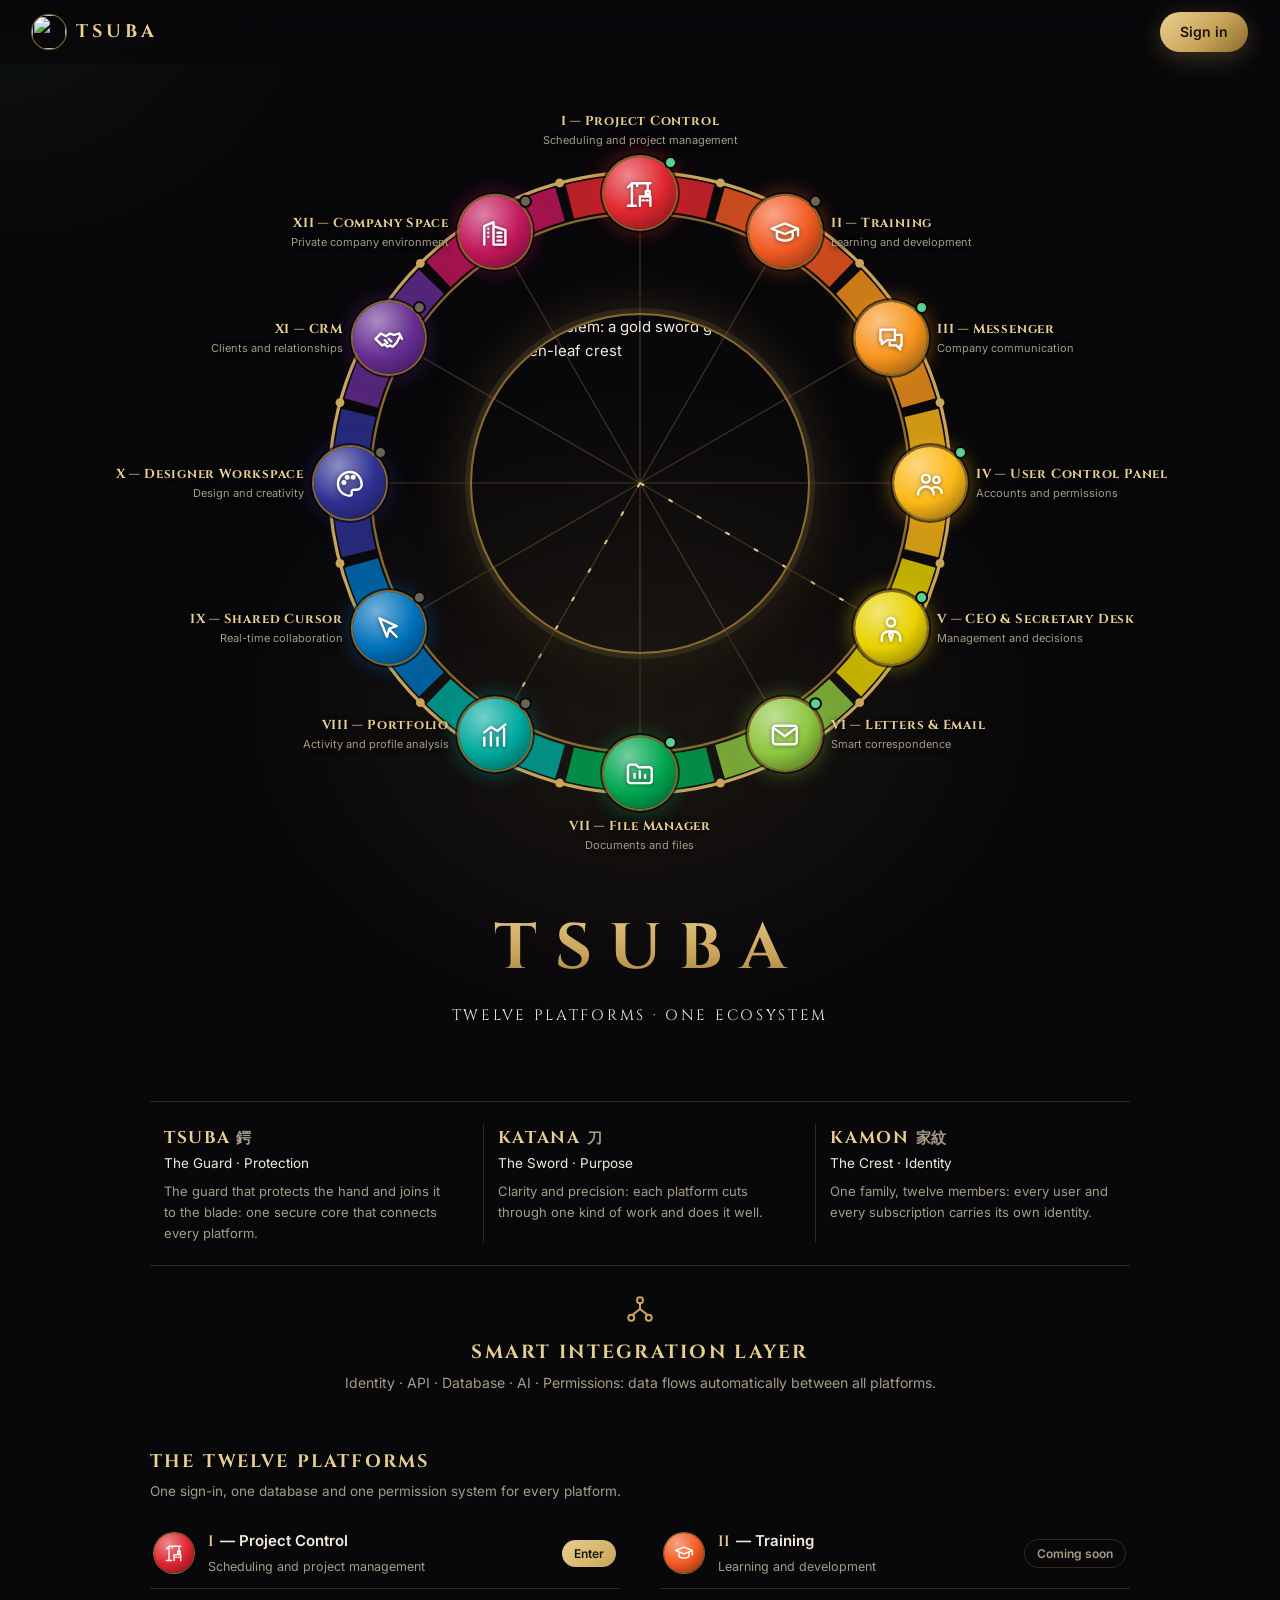
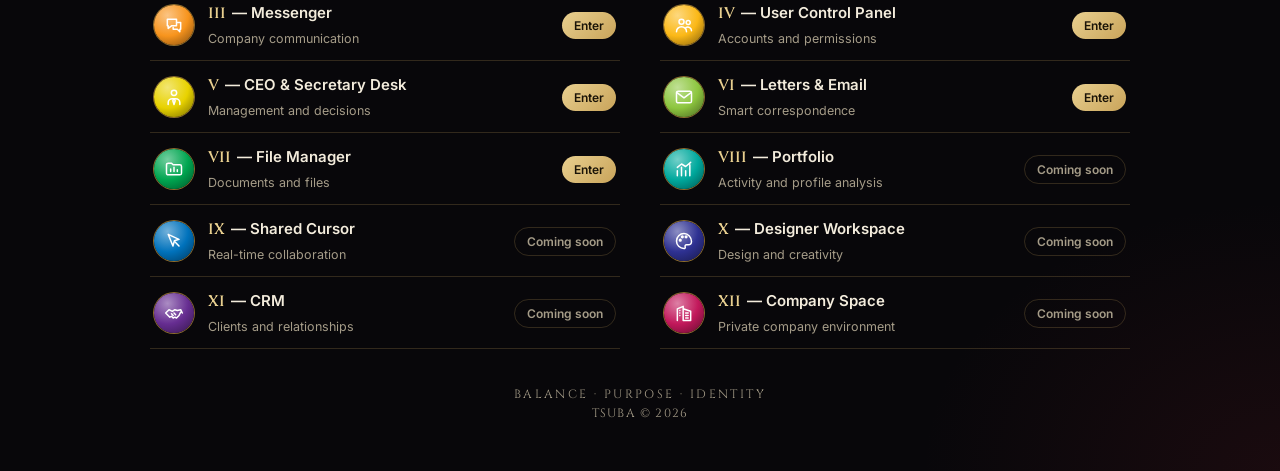
==== commit 7d334f04: "landing: names, logo and the twelve platforms come from the brand root" ====
--- a/index.html
+++ b/index.html
@@ -6,8 +6,9 @@
 <meta name="robots" content="noindex, nofollow">
 <meta name="color-scheme" content="dark">
 <meta name="theme-color" content="#08070a">
-<title>TSUBA · Twelve Platforms, One Ecosystem</title>
-<link rel="icon" id="fav" href="data:,">
+<title>{brand} · Twelve Platforms, One Ecosystem</title>
+<link rel="icon" data-brand="favicon" href="data:,">
+<script src="shared/brand.js"></script>
 <link rel="preconnect" href="https://fonts.googleapis.com">
 <link rel="preload" as="style" href="https://fonts.googleapis.com/css2?family=Cinzel:wght@500;700&family=Inter:wght@400;500;600&display=swap" onload="this.onload=null;this.rel='stylesheet'">
 <style>
@@ -84,18 +85,18 @@
 </style>
 </head>
 <body>
-<header class="top"><a class="brand" href="./" aria-label="TSUBA home"><img id="hdrEmb" alt=""><b>TSUBA</b></a><a class="signin" href="/admin/">Sign in</a></header>
+<header class="top"><a class="brand" href="./" aria-label="Home"><img data-brand="logo" alt=""><b data-brand="name">TSUBA</b></a><a class="signin" href="/admin/">Sign in</a></header>
 <main class="wrap">
  <section class="hero" aria-label="TSUBA ecosystem">
   <div class="hub" id="hub">
    <svg class="ring" id="ring" viewBox="-100 -100 200 200" aria-hidden="true"></svg>
    <svg class="links" id="links" viewBox="-100 -100 200 200" aria-hidden="true"></svg>
-   <div class="emb"><img id="emb" src="assets/tsuba-emblem.webp" alt="TSUBA emblem: a sword guard with a katana and a family crest"></div>
+   <div class="emb"><img id="emb" data-brand="logo" data-brand-alt alt=""></div>
   </div>
-  <div class="title"><h1>TSUBA</h1><p>TWELVE PLATFORMS · ONE ECOSYSTEM</p><p class="cap" id="cap" aria-live="polite"></p></div>
+  <div class="title"><h1 data-brand="name">TSUBA</h1><p data-brand="tagline-en" style="text-transform:uppercase">TWELVE PLATFORMS · ONE ECOSYSTEM</p><p class="cap" id="cap" aria-live="polite"></p></div>
  </section>
  <section class="pillars" aria-label="Meaning of the name">
-  <div><h3>TSUBA <span>鍍</span></h3><em>The Guard · Protection</em><p>The guard that protects the hand and joins it to the blade: one secure core that connects every platform.</p></div>
+  <div><h3>TSUBA <span>鍔</span></h3><em>The Guard · Protection</em><p>The guard that protects the hand and joins it to the blade: one secure core that connects every platform.</p></div>
   <div><h3>KATANA <span>刀</span></h3><em>The Sword · Purpose</em><p>Clarity and precision: each platform cuts through one kind of work and does it well.</p></div>
   <div><h3>KAMON <span>家紋</span></h3><em>The Crest · Identity</em><p>One family, twelve members: every user and every subscription carries its own identity.</p></div>
  </section>
@@ -109,7 +110,7 @@
   <p>One sign-in, one database and one permission system for every platform.</p>
   <ul class="mods" id="mods"></ul>
  </section>
- <footer>BALANCE · PURPOSE · IDENTITY<br><span style="letter-spacing:.1em">TSUBA © <span id="yr"></span></span></footer>
+ <footer><span data-brand="motto" style="text-transform:uppercase">BALANCE · PURPOSE · IDENTITY</span><br><span style="letter-spacing:.1em"><span data-brand="name">TSUBA</span> © <span id="yr"></span></span></footer>
 </main>
 <script>
 (function(){
@@ -127,21 +128,8 @@
   pal:'<path d="M12 3a9 9 0 1 0 0 18c1.2 0 1.8-1 1.4-2-.5-1.2.3-2.5 1.6-2.5H17a4 4 0 0 0 4-4c0-5-4-9.5-9-9.5z"/><circle cx="7.5" cy="11" r="1"/><circle cx="10" cy="7" r="1"/><circle cx="14.5" cy="7" r="1"/>',
   bld:'<path d="M4 21V7l7-3v17M11 21h9V10l-9-3M7 9v.01M7 12v.01M7 15v.01M14 12h3M14 15h3M14 18h3"/>'
  };
- /* numeral, platform, what it does, icon, colour-wheel hue (clockwise from the top), link when live */
- var M=[
-  ['I','Project Control','Scheduling and project management','crane','#e0262f','/msp-bi/'],
-  ['II','Training','Learning and development','cap','#f25a22',''],
-  ['III','Messenger','Company communication','chat','#f7941d','/msp-bi/'],
-  ['IV','User Control Panel','Accounts and permissions','users','#fbb817','/admin/'],
-  ['V','CEO & Secretary Desk','Management and decisions','tie','#e8d200','/aide/'],
-  ['VI','Letters & Email','Smart correspondence','mail','#8dc63f','/msp-bi/'],
-  ['VII','File Manager','Documents and files','folder','#00a650','/msp-bi/'],
-  ['VIII','Portfolio','Activity and profile analysis','chart','#00a99d',''],
-  ['IX','Shared Cursor','Real-time collaboration','cursor','#0072bc',''],
-  ['X','Designer Workspace','Design and creativity','pal','#2e3192',''],
-  ['XI','CRM','Clients and relationships','hand','#662d91',''],
-  ['XII','Company Space','Private company environment','bld','#c2185b','']
- ];
+ /* the twelve platforms come from the brand root (shared/brand.js): numeral, name, description, icon, colour, link */
+ var M=BRAND.platforms.map(function(p){return [p.n,p.en,p.desc_en,p.icon,p.color,p.href]});
  function mix(h,w,t){var n=parseInt(h.slice(1),16),r=n>>16,g=n>>8&255,b=n&255,m=w?255:0;return 'rgb('+[r,g,b].map(function(c){return Math.round(c+(m-c)*t)}).join(',')+')'}
  var hub=document.getElementById('hub'),links=document.getElementById('links'),ring=document.getElementById('ring'),cap=document.getElementById('cap'),mods=document.getElementById('mods'),NS='http://www.w3.org/2000/svg';
  function el(n,a){var e=document.createElementNS(NS,n);for(var k in a)e.setAttribute(k,a[k]);return e}
@@ -173,7 +161,6 @@
  hub.addEventListener('focusout',function(){show(-1)});
  hub.addEventListener('click',function(e){var n=e.target.closest('button.node');if(n)show(+n.dataset.i)});
  if(!matchMedia('(prefers-reduced-motion: reduce)').matches){var k=0,t=setInterval(function(){[].forEach.call(links.querySelectorAll('line.flow'),function(l){l.classList.toggle('on',+l.dataset.i===k)});if(++k>M.length){clearInterval(t);[].forEach.call(links.querySelectorAll('line.flow'),function(l){l.classList.remove('on')})}},260)}
- var src=document.getElementById('emb').src;document.getElementById('hdrEmb').src=src;document.getElementById('fav').href=src;
  document.getElementById('yr').textContent=new Date().getFullYear();
 })();
 </script>
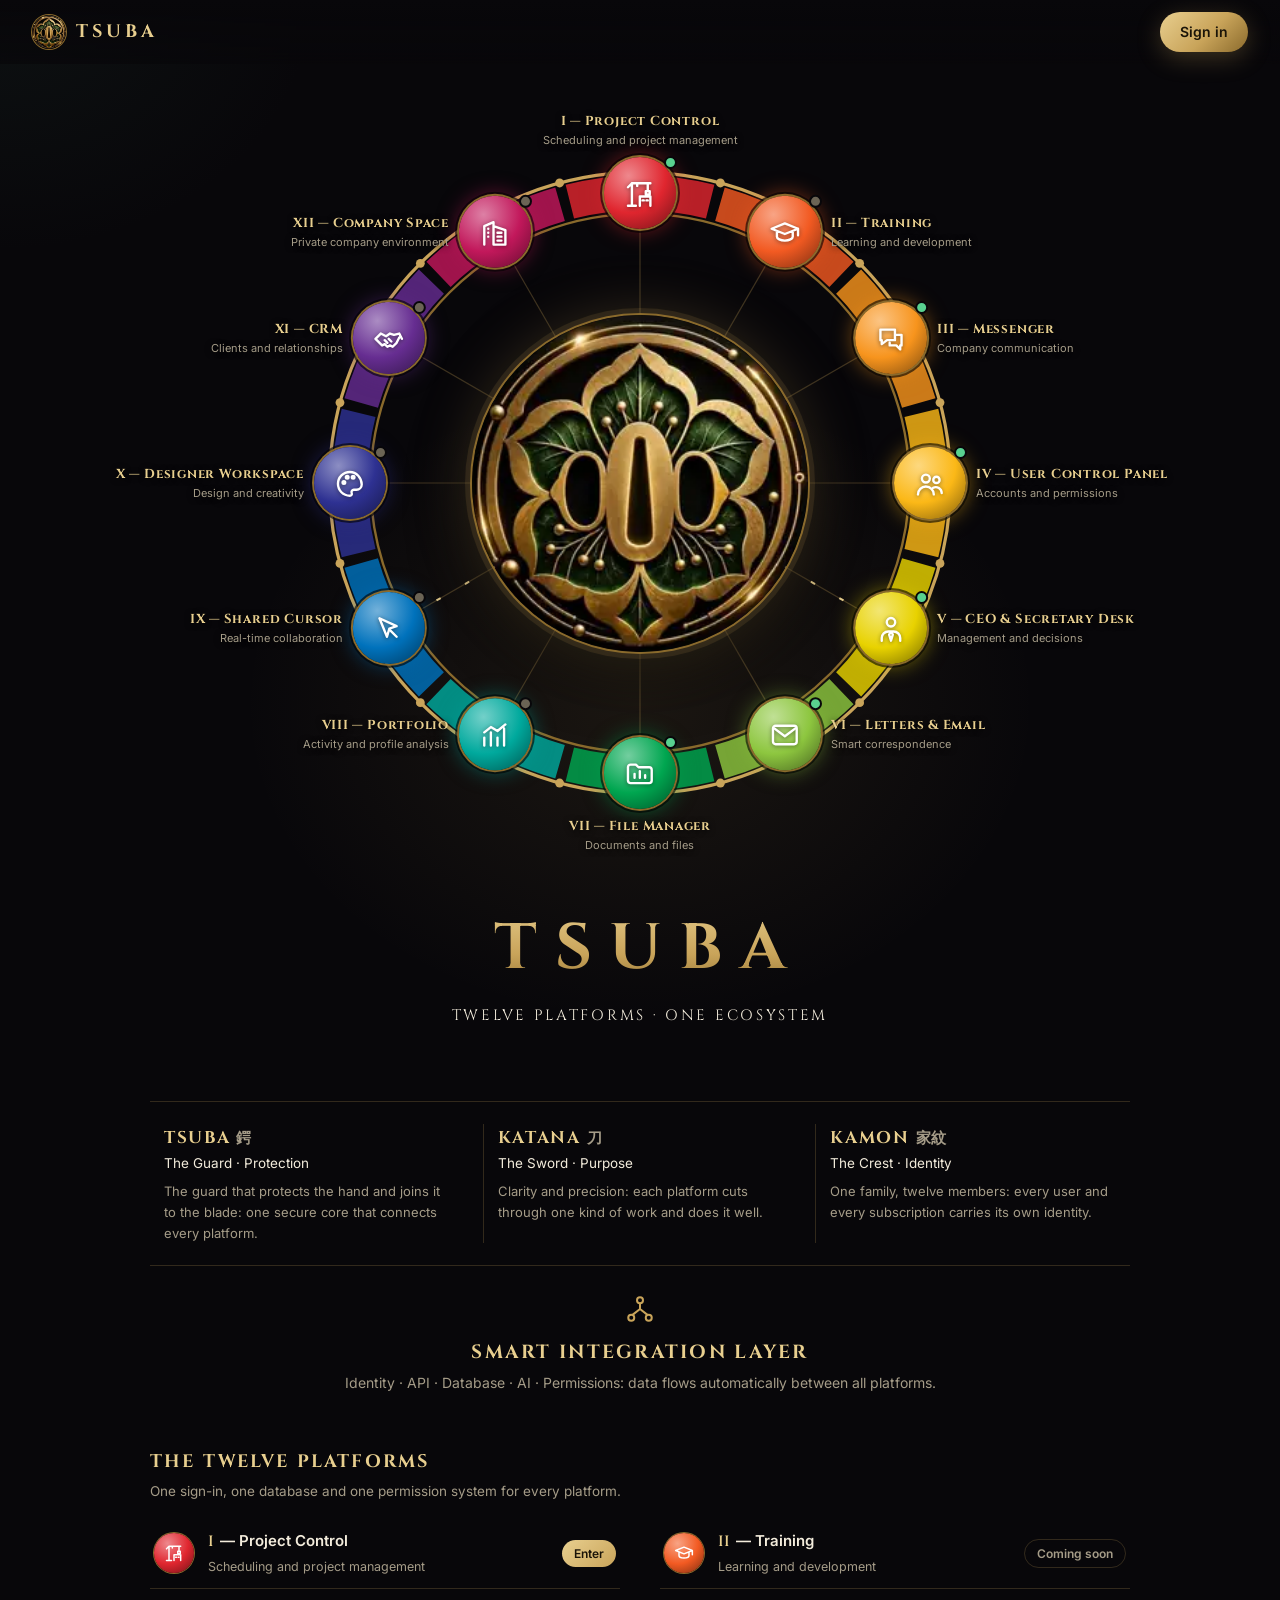
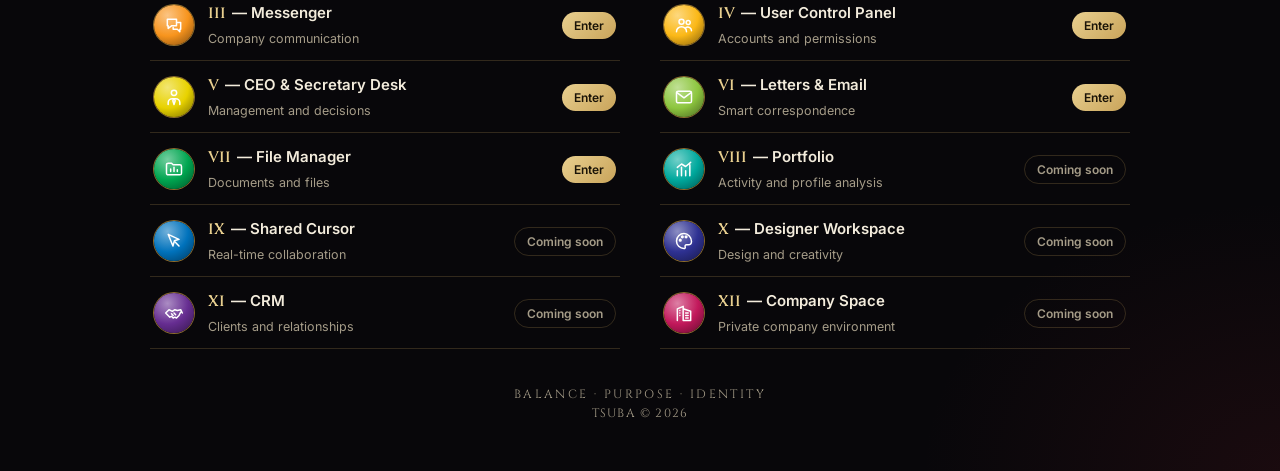
==== commit 5c3ebe6c: "landing: Sign in link works under the GitHub Pages address" ====
--- a/index.html
+++ b/index.html
@@ -85,7 +85,7 @@
 </style>
 </head>
 <body>
-<header class="top"><a class="brand" href="./" aria-label="Home"><img data-brand="logo" alt=""><b data-brand="name">TSUBA</b></a><a class="signin" href="/admin/">Sign in</a></header>
+<header class="top"><a class="brand" href="./" aria-label="Home"><img data-brand="logo" alt=""><b data-brand="name">TSUBA</b></a><a class="signin" href="admin/">Sign in</a></header>
 <main class="wrap">
  <section class="hero" aria-label="TSUBA ecosystem">
   <div class="hub" id="hub">
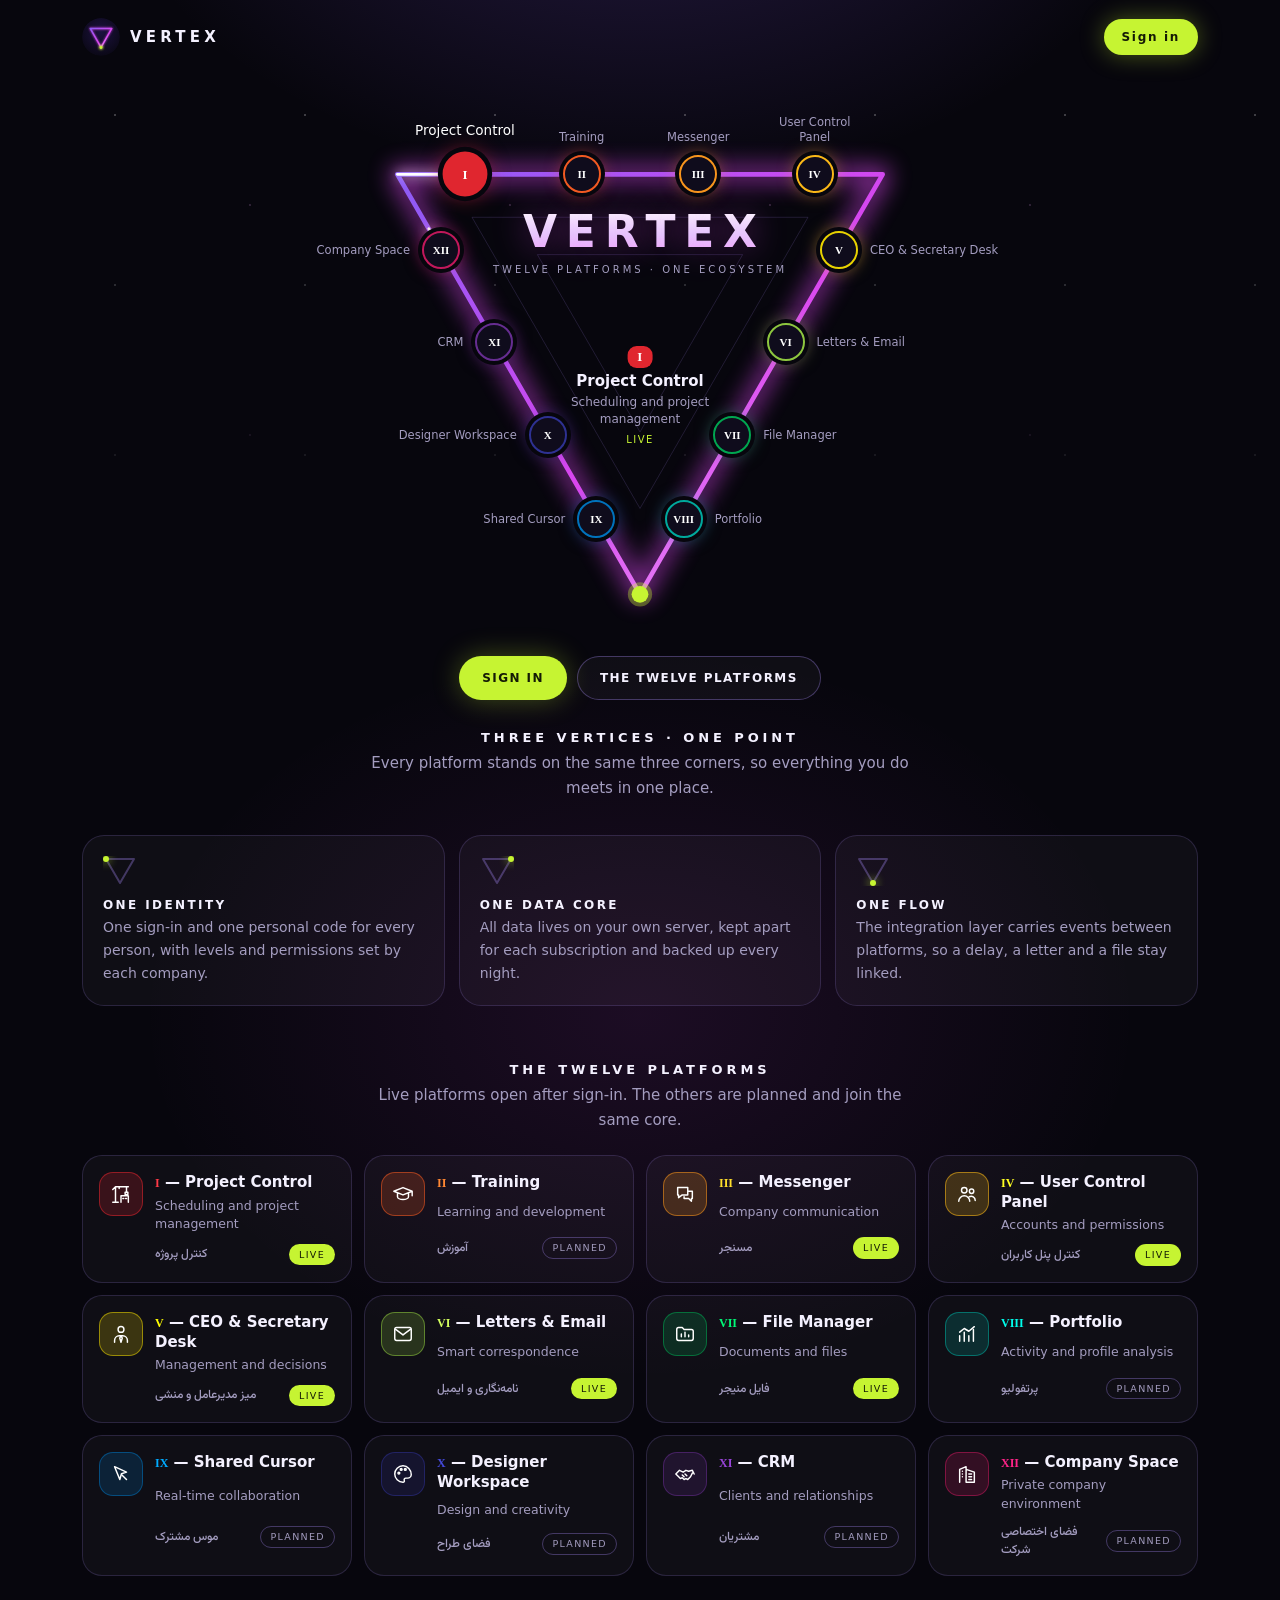
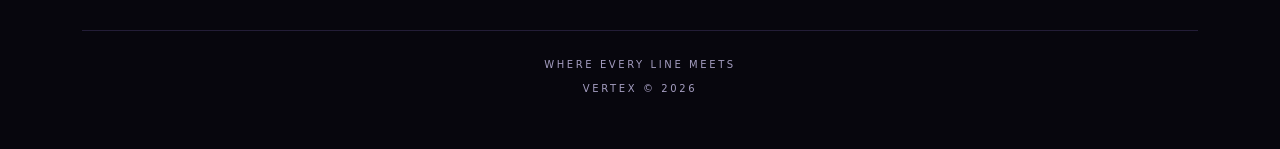
==== commit d9cc4e34: "brand: VERTEX with a triangle mark; landing page redesigned around the triangle Co-Authored-By: Clau" ====
--- a/index.html
+++ b/index.html
@@ -5,112 +5,109 @@
 <meta name="viewport" content="width=device-width, initial-scale=1, viewport-fit=cover">
 <meta name="robots" content="noindex, nofollow">
 <meta name="color-scheme" content="dark">
-<meta name="theme-color" content="#08070a">
+<meta name="theme-color" content="#07060d">
 <title>{brand} · Twelve Platforms, One Ecosystem</title>
 <link rel="icon" data-brand="favicon" href="data:,">
 <script src="shared/brand.js"></script>
 <link rel="preconnect" href="https://fonts.googleapis.com">
-<link rel="preload" as="style" href="https://fonts.googleapis.com/css2?family=Cinzel:wght@500;700&family=Inter:wght@400;500;600&display=swap" onload="this.onload=null;this.rel='stylesheet'">
+<link rel="preload" as="style" href="https://fonts.googleapis.com/css2?family=Syncopate:wght@400;700&family=Vazirmatn:wght@400;500;700&display=swap" onload="this.onload=null;this.rel='stylesheet'">
 <style>
-:root{--bg:#08070a;--ink:#f3ecdc;--muted:#a59c88;--gold:#c9a45a;--gold2:#e8cf8f;--gold3:#8a6a2c;--line:rgba(201,164,90,.22);
- --R:min(34vmin,290px);--node:clamp(42px,8.4vmin,72px);
- box-sizing:border-box;padding-top:env(safe-area-inset-top,0px);padding-bottom:env(safe-area-inset-bottom,0px)}
+:root{--bg:#07060d;--bg2:#0f0c1c;--ink:#f4f1ff;--muted:#a49dc0;--vi:#8b5cf6;--mg:#d946ef;--pk:#f0abfc;--lime:#c6f432;--line:rgba(167,139,250,.18);--line2:rgba(167,139,250,.34);--card:rgba(255,255,255,.035);
+ --disp:Syncopate,"Segoe UI",system-ui,sans-serif;--body:"Segoe UI",system-ui,-apple-system,Vazirmatn,sans-serif;box-sizing:border-box}
 *,*::before,*::after{box-sizing:inherit}
-html{background:var(--bg);color:var(--ink);scroll-padding-top:env(safe-area-inset-top,0px)}
-body{margin:0;min-height:100%;font:15px/1.6 Inter,"Segoe UI",system-ui,sans-serif;background:
- radial-gradient(50vmax 40vmax at 50% 34%,rgba(201,164,90,.10),transparent 62%),
- radial-gradient(40vmax 30vmax at 100% 100%,rgba(120,30,40,.16),transparent 70%),
- radial-gradient(35vmax 28vmax at 0% 0%,rgba(40,70,60,.16),transparent 70%),var(--bg);overflow-x:hidden}
+html{background:var(--bg);color:var(--ink);scroll-behavior:smooth}
+body{margin:0;min-height:100vh;font:15px/1.65 var(--body);overflow-x:hidden;padding:env(safe-area-inset-top,0) env(safe-area-inset-right,0) env(safe-area-inset-bottom,0) env(safe-area-inset-left,0);
+ background:radial-gradient(70vmax 50vmax at 50% -12%,rgba(139,92,246,.26),transparent 62%),radial-gradient(60vmax 44vmax at 50% 58%,rgba(217,70,239,.10),transparent 65%),var(--bg)}
+body::before{content:"";position:fixed;inset:0;pointer-events:none;opacity:.5;background-image:radial-gradient(rgba(255,255,255,.55) 1px,transparent 1.3px),radial-gradient(rgba(240,171,252,.5) 1px,transparent 1.3px);background-size:190px 170px,260px 230px;background-position:20px 30px,120px 90px;-webkit-mask-image:linear-gradient(#000,transparent 70%);mask-image:linear-gradient(#000,transparent 70%)}
 a{color:inherit}
-.disp{font-family:Cinzel,"Times New Roman",serif;letter-spacing:.08em}
-header.top{position:sticky;top:0;z-index:20;display:flex;justify-content:space-between;align-items:center;padding:12px clamp(14px,4vw,32px);background:linear-gradient(#08070a,rgba(8,7,10,.7));backdrop-filter:blur(6px)}
-.brand{display:flex;align-items:center;gap:10px;text-decoration:none}
-.brand img{width:34px;height:34px;border-radius:50%;box-shadow:0 0 0 1px var(--gold3)}
-.brand b{font-family:Cinzel,serif;font-size:18px;letter-spacing:.22em;color:var(--gold2)}
-.signin{text-decoration:none;font-weight:600;font-size:14px;padding:9px 20px;border-radius:99px;color:#1a1408;background:linear-gradient(135deg,var(--gold2),var(--gold) 55%,var(--gold3));box-shadow:0 6px 24px rgba(201,164,90,.28)}
-.signin:hover,.signin:focus-visible{outline:2px solid var(--gold2);outline-offset:3px}
-.wrap{max-width:1180px;margin:0 auto;padding:0 clamp(14px,4vw,32px) 48px}
-.hero{display:grid;place-items:center;padding-top:clamp(4px,2vh,20px)}
-.hub{position:relative;width:calc(var(--R)*2 + var(--node) + 150px);max-width:100%;aspect-ratio:1;display:grid;place-items:center}
-svg.ring,svg.links{position:absolute;inset:0;width:100%;height:100%;overflow:visible;pointer-events:none}
-svg.links line{stroke:var(--gold);stroke-width:.3;opacity:.28;transition:opacity .25s}
-svg.links line.flow{stroke:var(--gold2);stroke-dasharray:1.2 7;stroke-width:.5;opacity:0;animation:flow 2.6s linear infinite}
-svg.links line.on{opacity:.95}
-@keyframes flow{to{stroke-dashoffset:-16.4}}
-.emb{position:relative;z-index:2;width:calc(var(--R)*1.16);aspect-ratio:1;border-radius:50%;box-shadow:0 0 0 2px var(--gold3),0 0 0 7px rgba(201,164,90,.12),0 0 60px rgba(201,164,90,.25),0 20px 60px rgba(0,0,0,.7)}
-.emb img{width:100%;height:100%;border-radius:50%;display:block}
-.node{position:absolute;top:50%;left:50%;z-index:3;width:var(--node);height:var(--node);margin:calc(var(--node)/-2) 0 0 calc(var(--node)/-2);
- transform:rotate(var(--a)) translate(var(--R)) rotate(calc(-1*var(--a)));border-radius:50%;display:grid;place-items:center;text-decoration:none;color:#fff;cursor:pointer;border:0;padding:0;font:inherit;
- background:radial-gradient(circle at 34% 26%,var(--t1) 0%,var(--c) 52%,var(--t3) 100%);
- box-shadow:0 0 0 2px var(--gold3),0 0 0 4px rgba(0,0,0,.6),0 0 22px color-mix(in srgb,var(--c) 60%,transparent);transition:box-shadow .2s,transform .2s}
-.node svg{width:44%;height:44%;stroke:#fff;fill:none;stroke-width:1.8;stroke-linecap:round;stroke-linejoin:round;filter:drop-shadow(0 1px 2px rgba(0,0,0,.45))}
-.node .lb{position:absolute;top:calc(100% + 7px);left:50%;transform:translateX(-50%);white-space:nowrap;text-align:center;pointer-events:none;text-shadow:0 1px 6px #000}
-.node .lb b{display:block;font-family:Cinzel,serif;font-size:13px;color:var(--gold2);letter-spacing:.06em}
-.node .lb small{display:block;font-size:11px;color:var(--muted)}
-.node .lb.r{top:50%;left:calc(100% + 10px);transform:translateY(-50%);text-align:left}.node .lb.l{top:50%;left:auto;right:calc(100% + 10px);transform:translateY(-50%);text-align:right}.node .lb.u{top:auto;bottom:calc(100% + 8px)}
-.node:hover,.node:focus-visible,.node.on{box-shadow:0 0 0 2px var(--gold2),0 0 0 5px rgba(232,207,143,.25),0 0 34px var(--c)}
-.node:focus-visible{outline:none}
-.node .st{position:absolute;top:-1px;right:-1px;width:13px;height:13px;border-radius:50%;border:2px solid var(--bg);background:#6b6455}
-.node.live .st{background:#59d18f}
-.title{text-align:center;margin-top:clamp(4px,1.5vh,14px)}
-.title h1{margin:0;font-family:Cinzel,serif;font-weight:700;font-size:clamp(34px,6vw,64px);letter-spacing:.28em;padding-left:.28em;background:linear-gradient(180deg,var(--gold2),var(--gold) 55%,var(--gold3));-webkit-background-clip:text;background-clip:text;color:transparent}
-.title p{margin:4px 0 0;font-family:Cinzel,serif;letter-spacing:.18em;color:var(--ink);font-size:clamp(12px,1.6vw,15px)}
-.cap{min-height:1.6em;margin:10px 0 0;color:var(--gold2);font-size:14px;text-align:center}
-.pillars{display:grid;grid-template-columns:repeat(3,minmax(0,1fr));gap:18px;max-width:980px;margin:clamp(26px,5vh,46px) auto 0;border-top:1px solid var(--line);border-bottom:1px solid var(--line);padding:22px 0}
-.pillars div{padding:0 14px;border-left:1px solid var(--line)}.pillars div:first-child{border-left:0}
-.pillars h3{margin:0;font-family:Cinzel,serif;color:var(--gold2);font-size:17px;letter-spacing:.1em}
-.pillars h3 span{font-family:serif;color:var(--muted);font-size:15px;letter-spacing:0}
-.pillars em{display:block;font-style:normal;color:var(--ink);font-size:13.5px;margin:2px 0 6px}
-.pillars p{margin:0;color:var(--muted);font-size:13px}
-.layer{text-align:center;margin:28px auto 0;max-width:600px}
-.layer svg{width:30px;height:30px;stroke:var(--gold);fill:none;stroke-width:1.6}
-.layer h2{font-family:Cinzel,serif;font-size:clamp(15px,2vw,19px);letter-spacing:.12em;margin:6px 0 4px;color:var(--gold2)}
-.layer p{margin:0;color:var(--muted);font-size:14px}
-.list{margin:clamp(30px,6vh,54px) auto 0;max-width:980px}
-.list h3{margin:0 0 4px;font-family:Cinzel,serif;letter-spacing:.12em;color:var(--gold2);font-size:18px}
-.list>p{margin:0 0 16px;color:var(--muted);font-size:13.5px}
-.mods{display:grid;grid-template-columns:repeat(2,minmax(0,1fr));gap:2px 40px;margin:0;padding:0;list-style:none}
-.mods li{display:grid;grid-template-columns:42px 1fr auto;align-items:center;gap:12px;padding:10px 4px;border-bottom:1px solid var(--line)}
-.mods .ic{width:40px;height:40px;border-radius:50%;display:grid;place-items:center;background:radial-gradient(circle at 34% 26%,var(--t1),var(--c) 52%,var(--t3));box-shadow:0 0 0 1px var(--gold3)}
-.mods .ic svg{width:20px;height:20px;stroke:#fff;fill:none;stroke-width:1.8;stroke-linecap:round;stroke-linejoin:round}
-.mods b{display:block;font-weight:600}.mods b i{font-style:normal;font-family:Cinzel,serif;color:var(--gold2);margin-right:2px}
-.mods small{color:var(--muted);font-size:12.5px}
-.pill{font-size:12px;font-weight:600;border-radius:99px;padding:4px 12px;white-space:nowrap;text-decoration:none}
-.pill.live{color:#1a1408;background:linear-gradient(135deg,var(--gold2),var(--gold))}
-.pill.live:hover,.pill.live:focus-visible{outline:2px solid var(--gold2);outline-offset:2px}
-.pill.soon{color:var(--muted);border:1px solid var(--line)}
-footer{text-align:center;color:var(--muted);font-size:12px;margin-top:36px;font-family:Cinzel,serif;letter-spacing:.2em}
-@media (max-width:760px){:root{--R:36vw;--node:40px}.hub{width:calc(var(--R)*2 + var(--node) + 20px)}.node .lb{display:none}.mods,.pillars{grid-template-columns:1fr}.pillars div{border-left:0;padding:0}}
-@media (prefers-reduced-motion:reduce){svg.links line.flow{animation:none}.node{transition:none}}
+:focus-visible{outline:2px solid var(--lime);outline-offset:3px;border-radius:8px}
+.top{position:relative;z-index:5;display:flex;align-items:center;justify-content:space-between;gap:12px;max-width:1180px;margin:0 auto;padding:18px clamp(16px,4vw,32px)}
+.brand{display:flex;align-items:center;gap:10px;text-decoration:none}.brand img{width:38px;height:38px;border-radius:50%}.brand b{font:700 15px var(--disp);letter-spacing:.28em}
+.signin{font:700 12px var(--disp);letter-spacing:.14em;text-decoration:none;color:#141a05;background:var(--lime);padding:11px 18px;border-radius:999px;box-shadow:0 0 24px rgba(198,244,50,.35)}
+.signin:hover{filter:brightness(1.08)}
+.wrap{position:relative;z-index:1;max-width:1180px;margin:0 auto;padding:0 clamp(16px,4vw,32px) 48px}
+/* ── hero ── */
+.hero{display:grid;justify-items:center;padding:clamp(34px,7vh,70px) 0 30px}
+.stage{position:relative;width:min(100%,560px);margin-inline:auto}
+.tri{position:relative;width:100%;aspect-ratio:600/520}
+.tri svg{position:absolute;inset:0;width:100%;height:100%;overflow:visible}
+.tri .glow{fill:none;stroke:var(--mg);stroke-width:14;stroke-linejoin:round;filter:blur(13px);opacity:.75}
+.tri .edge{fill:none;stroke:url(#vg);stroke-width:5;stroke-linejoin:round}
+.tri .in{fill:none;stroke:var(--line);stroke-width:1}
+.tri .run{fill:none;stroke:#fff;stroke-width:3;stroke-linecap:round;stroke-dasharray:46 1400;animation:run 7s linear infinite;filter:drop-shadow(0 0 6px #fff)}
+.tri .pt{fill:var(--lime)}.tri .halo{fill:var(--lime);opacity:.35;transform-origin:300px 490px;animation:halo 2.6s ease-in-out infinite}
+@keyframes run{to{stroke-dashoffset:-1446}}@keyframes halo{50%{transform:scale(1.9);opacity:.08}}
+.word{position:absolute;left:50%;top:15%;transform:translateX(-50%);text-align:center;width:62%}
+.word h1{margin:0;font:700 clamp(24px,6.2vw,44px)/1 var(--disp);letter-spacing:.2em;margin-inline-start:.2em;background:linear-gradient(180deg,#fff,#e9d5ff 55%,var(--pk));-webkit-background-clip:text;background-clip:text;color:transparent;text-shadow:0 0 34px rgba(217,70,239,.45)}
+.word p{margin:10px 0 0;font:400 clamp(7px,1.5vw,10px) var(--disp);letter-spacing:.3em;color:var(--muted)}
+.cap{position:absolute;left:50%;top:43%;transform:translateX(-50%);width:38%;text-align:center;min-height:96px;display:grid;justify-items:center;gap:3px;align-content:start}
+.cap i{font:700 13px Georgia,"Times New Roman",serif;font-style:normal;color:#fff;background:var(--c,#8b5cf6);border-radius:9px;padding:3px 10px;letter-spacing:.05em}
+.cap b{font-size:15px;line-height:1.35}.cap small{font-size:12px;color:var(--muted);line-height:1.45}.cap em{font-style:normal;font-size:10px;letter-spacing:.14em;text-transform:uppercase;color:var(--lime)}.cap em.off{color:var(--muted)}
+.nd{position:absolute;transform:translate(-50%,-50%);width:38px;height:38px;border-radius:50%;display:grid;place-items:center;text-decoration:none;cursor:pointer;background:var(--bg2);border:2px solid var(--c);color:#fff;font:700 11px Georgia,"Times New Roman",serif;box-shadow:0 0 0 4px var(--bg),0 0 18px color-mix(in srgb,var(--c) 55%,transparent);transition:transform .2s,background .2s}
+.nd:hover,.nd:focus-visible,.nd.on{background:var(--c);transform:translate(-50%,-50%) scale(1.18);outline-offset:6px}
+.nd .lb{position:absolute;font:500 11.5px/1.3 var(--body);color:var(--muted);white-space:nowrap;pointer-events:none;transition:color .2s}
+.nd.on .lb,.nd:hover .lb{color:#fff}
+.nd.s-top .lb{bottom:calc(100% + 12px);left:50%;transform:translateX(-50%);white-space:normal;width:104px;text-align:center}
+.nd.s-right .lb{left:calc(100% + 14px);top:50%;transform:translateY(-50%)}
+.nd.s-left .lb{right:calc(100% + 14px);top:50%;transform:translateY(-50%);text-align:right}
+.cta{display:flex;gap:10px;flex-wrap:wrap;justify-content:center;margin-top:34px}
+.btn{font:700 12px var(--disp);letter-spacing:.12em;text-decoration:none;padding:14px 22px;border-radius:999px;border:1px solid var(--line2);background:var(--card)}
+.btn.go{background:var(--lime);color:#141a05;border-color:transparent;box-shadow:0 0 28px rgba(198,244,50,.3)}.btn:hover{border-color:var(--pk)}.btn.go:hover{filter:brightness(1.08)}
+/* ── sections ── */
+h2{font:700 13px var(--disp);letter-spacing:.3em;margin:0 0 6px;text-align:center}
+.lead{margin:0 auto 22px;text-align:center;color:var(--muted);max-width:560px}
+.vx{display:grid;grid-template-columns:repeat(3,minmax(0,1fr));gap:14px;margin:34px 0 56px}
+.vx article{border:1px solid var(--line);background:var(--card);border-radius:22px;padding:20px}
+.vx svg{width:34px;height:30px;display:block;margin-bottom:12px}.vx svg path{fill:none;stroke:var(--line2);stroke-width:2;stroke-linejoin:round}.vx svg circle{fill:var(--lime);filter:drop-shadow(0 0 5px var(--lime))}
+.vx h3{margin:0 0 4px;font:700 12px var(--disp);letter-spacing:.2em}.vx p{margin:0;color:var(--muted);font-size:14px}
+.grid{list-style:none;margin:0;padding:0;display:grid;grid-template-columns:repeat(auto-fill,minmax(248px,1fr));gap:12px}
+.pc{position:relative;display:grid;grid-template-columns:44px minmax(0,1fr);gap:4px 12px;align-items:start;height:100%;text-decoration:none;border:1px solid var(--line);background:var(--card);border-radius:20px;padding:16px;transition:border-color .2s,transform .2s,background .2s}
+a.pc:hover,a.pc:focus-visible{border-color:var(--c);transform:translateY(-2px);background:color-mix(in srgb,var(--c) 9%,transparent)}
+.pc .ic{grid-row:span 3;width:44px;height:44px;border-radius:14px;display:grid;place-items:center;background:color-mix(in srgb,var(--c) 20%,transparent);border:1px solid color-mix(in srgb,var(--c) 55%,transparent)}
+.pc .ic svg{width:22px;height:22px;fill:none;stroke:#fff;stroke-width:1.6;stroke-linecap:round;stroke-linejoin:round}
+.pc b{font-size:15px;line-height:1.35}.pc b i{font:700 12px Georgia,"Times New Roman",serif;font-style:normal;color:var(--c);filter:brightness(1.5)}
+.pc small{color:var(--muted);font-size:12.5px;line-height:1.45}
+.pc .ft{display:flex;align-items:center;justify-content:space-between;gap:8px;margin-top:6px}
+.pc .fa{font:500 12px Vazirmatn,Tahoma,sans-serif;color:var(--muted);direction:rtl}
+.pc .st{font-size:9.5px;letter-spacing:.14em;text-transform:uppercase;border-radius:99px;padding:2px 9px;border:1px solid var(--line2);color:var(--muted);white-space:nowrap}
+.pc .st.live{color:#141a05;background:var(--lime);border-color:transparent}
+footer{margin-top:54px;padding-top:22px;border-top:1px solid var(--line);text-align:center;color:var(--muted);font:400 10px var(--disp);letter-spacing:.26em;line-height:2.4}
+@media (max-width:900px){.nd .lb{display:none}.stage{width:min(100%,460px)}.vx{grid-template-columns:1fr}.cap{width:44%}}
+@media (max-width:560px){.cap{position:static;transform:none;width:100%;margin-top:14px;min-height:92px}.word{top:17%;width:70%}.nd{width:30px;height:30px;font-size:9px;box-shadow:0 0 0 3px var(--bg),0 0 12px color-mix(in srgb,var(--c) 55%,transparent)}.brand b{letter-spacing:.2em}.signin{padding:10px 14px}}
+@media (prefers-reduced-motion:reduce){.tri .run,.tri .halo{animation:none}.tri .run{display:none}html{scroll-behavior:auto}.nd,.pc{transition:none}}
 </style>
 </head>
 <body>
-<header class="top"><a class="brand" href="./" aria-label="Home"><img data-brand="logo" alt=""><b data-brand="name">TSUBA</b></a><a class="signin" href="admin/">Sign in</a></header>
+<header class="top"><a class="brand" href="./" aria-label="Home"><img data-brand="logo" alt=""><b data-brand="name">VERTEX</b></a><a class="signin" href="admin/">Sign in</a></header>
 <main class="wrap">
- <section class="hero" aria-label="TSUBA ecosystem">
-  <div class="hub" id="hub">
-   <svg class="ring" id="ring" viewBox="-100 -100 200 200" aria-hidden="true"></svg>
-   <svg class="links" id="links" viewBox="-100 -100 200 200" aria-hidden="true"></svg>
-   <div class="emb"><img id="emb" data-brand="logo" data-brand-alt alt=""></div>
+ <section class="hero" aria-label="The ecosystem">
+  <div class="stage">
+   <div class="tri" id="tri">
+    <svg viewBox="0 0 600 520" aria-hidden="true">
+     <defs><linearGradient id="vg" x1="0" y1="0" x2="1" y2="1"><stop offset="0" stop-color="#8b5cf6"/><stop offset=".55" stop-color="#d946ef"/><stop offset="1" stop-color="#f0abfc"/></linearGradient></defs>
+     <path class="in" d="M120 86h360L300 398z"/><path class="in" d="M190 126h220L300 316z"/>
+     <path class="glow" d="M40 40h520L300 490z"/><path class="edge" d="M40 40h520L300 490z"/><path class="run" d="M40 40h520L300 490z"/>
+     <circle class="halo" cx="300" cy="490" r="13"/><circle class="pt" cx="300" cy="490" r="9"/>
+    </svg>
+    <div class="word"><h1 data-brand="name">VERTEX</h1><p data-brand="tagline-en" style="text-transform:uppercase">TWELVE PLATFORMS · ONE ECOSYSTEM</p></div>
+   </div>
+   <div class="cap" id="cap" aria-live="polite"></div>
   </div>
-  <div class="title"><h1 data-brand="name">TSUBA</h1><p data-brand="tagline-en" style="text-transform:uppercase">TWELVE PLATFORMS · ONE ECOSYSTEM</p><p class="cap" id="cap" aria-live="polite"></p></div>
+  <div class="cta"><a class="btn go" href="admin/">SIGN IN</a><a class="btn" href="#platforms">THE TWELVE PLATFORMS</a></div>
  </section>
- <section class="pillars" aria-label="Meaning of the name">
-  <div><h3>TSUBA <span>鍔</span></h3><em>The Guard · Protection</em><p>The guard that protects the hand and joins it to the blade: one secure core that connects every platform.</p></div>
-  <div><h3>KATANA <span>刀</span></h3><em>The Sword · Purpose</em><p>Clarity and precision: each platform cuts through one kind of work and does it well.</p></div>
-  <div><h3>KAMON <span>家紋</span></h3><em>The Crest · Identity</em><p>One family, twelve members: every user and every subscription carries its own identity.</p></div>
+
+ <h2>THREE VERTICES · ONE POINT</h2>
+ <p class="lead">Every platform stands on the same three corners, so everything you do meets in one place.</p>
+ <section class="vx" aria-label="The three vertices">
+  <article><svg viewBox="0 0 34 30" aria-hidden="true"><path d="M3 3h28L17 27z"/><circle cx="3" cy="3" r="3"/></svg><h3>ONE IDENTITY</h3><p>One sign-in and one personal code for every person, with levels and permissions set by each company.</p></article>
+  <article><svg viewBox="0 0 34 30" aria-hidden="true"><path d="M3 3h28L17 27z"/><circle cx="31" cy="3" r="3"/></svg><h3>ONE DATA CORE</h3><p>All data lives on your own server, kept apart for each subscription and backed up every night.</p></article>
+  <article><svg viewBox="0 0 34 30" aria-hidden="true"><path d="M3 3h28L17 27z"/><circle cx="17" cy="27" r="3"/></svg><h3>ONE FLOW</h3><p>The integration layer carries events between platforms, so a delay, a letter and a file stay linked.</p></article>
  </section>
- <div class="layer">
-  <svg viewBox="0 0 24 24" aria-hidden="true"><circle cx="12" cy="5" r="2.4"/><circle cx="5" cy="19" r="2.4"/><circle cx="19" cy="19" r="2.4"/><path d="M12 7.4v4.6M12 12l-6 4.7M12 12l6 4.7"/></svg>
-  <h2>SMART INTEGRATION LAYER</h2>
-  <p>Identity · API · Database · AI · Permissions: data flows automatically between all platforms.</p>
- </div>
- <section class="list" aria-labelledby="mh">
-  <h3 id="mh">THE TWELVE PLATFORMS</h3>
-  <p>One sign-in, one database and one permission system for every platform.</p>
-  <ul class="mods" id="mods"></ul>
- </section>
- <footer><span data-brand="motto" style="text-transform:uppercase">BALANCE · PURPOSE · IDENTITY</span><br><span style="letter-spacing:.1em"><span data-brand="name">TSUBA</span> © <span id="yr"></span></span></footer>
+
+ <h2 id="platforms">THE TWELVE PLATFORMS</h2>
+ <p class="lead">Live platforms open after sign-in. The others are planned and join the same core.</p>
+ <ul class="grid" id="mods"></ul>
+ <footer><span data-brand="motto" style="text-transform:uppercase">WHERE EVERY LINE MEETS</span><br><span data-brand="name">VERTEX</span> © <span id="yr"></span></footer>
 </main>
 <script>
 (function(){
@@ -128,39 +125,20 @@
   pal:'<path d="M12 3a9 9 0 1 0 0 18c1.2 0 1.8-1 1.4-2-.5-1.2.3-2.5 1.6-2.5H17a4 4 0 0 0 4-4c0-5-4-9.5-9-9.5z"/><circle cx="7.5" cy="11" r="1"/><circle cx="10" cy="7" r="1"/><circle cx="14.5" cy="7" r="1"/>',
   bld:'<path d="M4 21V7l7-3v17M11 21h9V10l-9-3M7 9v.01M7 12v.01M7 15v.01M14 12h3M14 15h3M14 18h3"/>'
  };
- /* the twelve platforms come from the brand root (shared/brand.js): numeral, name, description, icon, colour, link */
- var M=BRAND.platforms.map(function(p){return [p.n,p.en,p.desc_en,p.icon,p.color,p.href]});
- function mix(h,w,t){var n=parseInt(h.slice(1),16),r=n>>16,g=n>>8&255,b=n&255,m=w?255:0;return 'rgb('+[r,g,b].map(function(c){return Math.round(c+(m-c)*t)}).join(',')+')'}
- var hub=document.getElementById('hub'),links=document.getElementById('links'),ring=document.getElementById('ring'),cap=document.getElementById('cap'),mods=document.getElementById('mods'),NS='http://www.w3.org/2000/svg';
- function el(n,a){var e=document.createElementNS(NS,n);for(var k in a)e.setAttribute(k,a[k]);return e}
- M.forEach(function(m,i){
-  var a=-90+i*30,live=!!m[5],node=document.createElement(live?'a':'button'),name=m[0]+' \u2014 '+m[1];
-  if(live)node.href=m[5];else node.type='button';
-  node.className='node'+(live?' live':'');node.style.cssText='--a:'+a+'deg;--c:'+m[4]+';--t1:'+mix(m[4],1,.45)+';--t3:'+mix(m[4],0,.5);
-  node.setAttribute('aria-label',name+', '+m[2]+(live?'':' (coming soon)'));node.dataset.i=i;
-  node.innerHTML='<svg viewBox="0 0 24 24" aria-hidden="true">'+I[m[3]]+'</svg><span class="st" aria-hidden="true"></span><span class="lb '+(Math.abs(Math.cos(a*Math.PI/180))<.3?(Math.sin(a*Math.PI/180)<0?'u':''):(Math.cos(a*Math.PI/180)>0?'r':'l'))+'"><b>'+name+'</b><small>'+m[2]+'</small></span>';
-  hub.appendChild(node);
-  ['','flow'].forEach(function(c){var l=el('line',c?{'class':'flow'}:{});l.dataset.i=i;l.dataset.a=a;l.dataset.f=c?1:0;links.appendChild(l)});
-  var li=document.createElement('li');li.style.cssText='--c:'+m[4]+';--t1:'+mix(m[4],1,.45)+';--t3:'+mix(m[4],0,.5);
-  li.innerHTML='<span class="ic"><svg viewBox="0 0 24 24" aria-hidden="true">'+I[m[3]]+'</svg></span><span><b><i>'+m[0]+'</i> \u2014 '+m[1]+'</b><small>'+m[2]+'</small></span>'+(live?'<a class="pill live" href="'+m[5]+'">Enter</a>':'<span class="pill soon">Coming soon</span>');
-  mods.appendChild(li)});
- /* the twelve coloured segments and the gold rims, drawn at the real ring radius */
- function place(){var box=hub.getBoundingClientRect(),nd=hub.querySelector('.node'),nb=nd.getBoundingClientRect(),k=200/box.width,
-   r=Math.hypot(nb.left+nb.width/2-box.left-box.width/2,nb.top+nb.height/2-box.top-box.height/2)*k,w=Math.max(6,r*.12),P=function(d,rr){d=d*Math.PI/180;return [Math.cos(d)*rr,Math.sin(d)*rr]};
-  ring.innerHTML='';
-  M.forEach(function(m,i){var a0=-90+i*30-14,a1=a0+28,p0=P(a0,r),p1=P(a1,r);ring.appendChild(el('path',{d:'M'+p0+' A'+r+' '+r+' 0 0 1 '+p1,fill:'none',stroke:m[4],'stroke-width':w,opacity:.82}))});
-  ring.appendChild(el('circle',{r:r+w/2+.8,fill:'none',stroke:'#c9a45a','stroke-width':.8}));ring.appendChild(el('circle',{r:r-w/2-.8,fill:'none',stroke:'#8a6a2c','stroke-width':.6}));
-  for(var i=0;i<12;i++){var q=P(-90+i*30+15,r+w/2+.8);ring.appendChild(el('circle',{cx:q[0],cy:q[1],r:1.1,fill:'#c9a45a'}))}
-  [].forEach.call(links.querySelectorAll('line'),function(l){var p=P(+l.dataset.a,r),f=l.dataset.f==='1';l.setAttribute('x1',f?0:p[0]);l.setAttribute('y1',f?0:p[1]);l.setAttribute('x2',f?p[0]:0);l.setAttribute('y2',f?p[1]:0)})}
- place();addEventListener('resize',place);if(document.fonts&&document.fonts.ready)document.fonts.ready.then(place);
- function show(i){[].forEach.call(hub.querySelectorAll('.node'),function(n){n.classList.toggle('on',+n.dataset.i===i)});[].forEach.call(links.querySelectorAll('line'),function(l){l.classList.toggle('on',+l.dataset.i===i)});
-  cap.textContent=i<0?'':M[i][0]+' \u2014 '+M[i][1]+' \u00b7 '+(M[i][5]?'Live, connected to the core':'Coming soon')}
- hub.addEventListener('mouseover',function(e){var n=e.target.closest('.node');if(n)show(+n.dataset.i)});
- hub.addEventListener('mouseleave',function(){show(-1)});
- hub.addEventListener('focusin',function(e){var n=e.target.closest('.node');if(n)show(+n.dataset.i)});
- hub.addEventListener('focusout',function(){show(-1)});
- hub.addEventListener('click',function(e){var n=e.target.closest('button.node');if(n)show(+n.dataset.i)});
- if(!matchMedia('(prefers-reduced-motion: reduce)').matches){var k=0,t=setInterval(function(){[].forEach.call(links.querySelectorAll('line.flow'),function(l){l.classList.toggle('on',+l.dataset.i===k)});if(++k>M.length){clearInterval(t);[].forEach.call(links.querySelectorAll('line.flow'),function(l){l.classList.remove('on')})}},260)}
+ /* the twelve platforms come from the brand root (shared/brand.js) */
+ var P=BRAND.platforms,A=[40,40],B=[560,40],C=[300,490],T=[.14,.38,.62,.86],tri=document.getElementById('tri'),cap=document.getElementById('cap'),nodes=[],cur=-1,held=false;
+ function esc(s){return String(s).replace(/[&<>"]/g,function(c){return{'&':'&amp;','<':'&lt;','>':'&gt;','"':'&quot;'}[c]})}
+ function at(a,b,t){return [a[0]+(b[0]-a[0])*t,a[1]+(b[1]-a[1])*t]}
+ function show(i){if(i===cur)return;cur=i;var p=P[i];nodes.forEach(function(n,k){n.classList.toggle('on',k===i)});
+  cap.style.setProperty('--c',p.color);cap.innerHTML='<i>'+p.n+'</i><b>'+esc(p.en)+'</b><small>'+esc(p.desc_en)+'</small><em'+(p.href?'':' class="off"')+'>'+(p.href?'Live':'Planned')+'</em>'}
+ P.forEach(function(p,i){var side=Math.floor(i/4),t=(side===0?T:side===1?[.18,.4,.62,.82]:[.18,.38,.6,.82])[i%4],xy=side===0?at(A,B,t):side===1?at(B,C,t):at(C,A,t),el=document.createElement(p.href?'a':'button');
+  if(p.href)el.href=p.href;else el.type='button';el.className='nd '+['s-top','s-right','s-left'][side];el.style.cssText='left:'+(xy[0]/6)+'%;top:'+(xy[1]/5.2)+'%;--c:'+p.color;
+  el.setAttribute('aria-label',p.n+' — '+p.en+': '+p.desc_en+(p.href?'':' (planned)'));el.innerHTML=p.n+'<span class="lb">'+esc(p.en)+'</span>';
+  el.addEventListener('mouseenter',function(){held=true;show(i)});el.addEventListener('focus',function(){held=true;show(i)});el.addEventListener('mouseleave',function(){held=false});el.addEventListener('blur',function(){held=false});
+  if(!p.href)el.addEventListener('click',function(){held=true;show(i)});tri.appendChild(el);nodes.push(el)});
+ show(0);
+ if(!matchMedia('(prefers-reduced-motion: reduce)').matches)setInterval(function(){if(!held&&!document.hidden)show((cur+1)%P.length)},3200);
+ document.getElementById('mods').innerHTML=P.map(function(p){var tag=p.href?'a':'div';return '<li><'+tag+' class="pc"'+(p.href?' href="'+esc(p.href)+'"':'')+' style="--c:'+p.color+'"><span class="ic"><svg viewBox="0 0 24 24" aria-hidden="true">'+(I[p.icon]||'')+'</svg></span><b><i>'+p.n+'</i> — '+esc(p.en)+'</b><small>'+esc(p.desc_en)+'</small><span class="ft"><span class="fa" lang="fa">'+esc(p.fa)+'</span><span class="st'+(p.href?' live':'')+'">'+(p.href?'Live':'Planned')+'</span></span></'+tag+'></li>'}).join('');
  document.getElementById('yr').textContent=new Date().getFullYear();
 })();
 </script>
